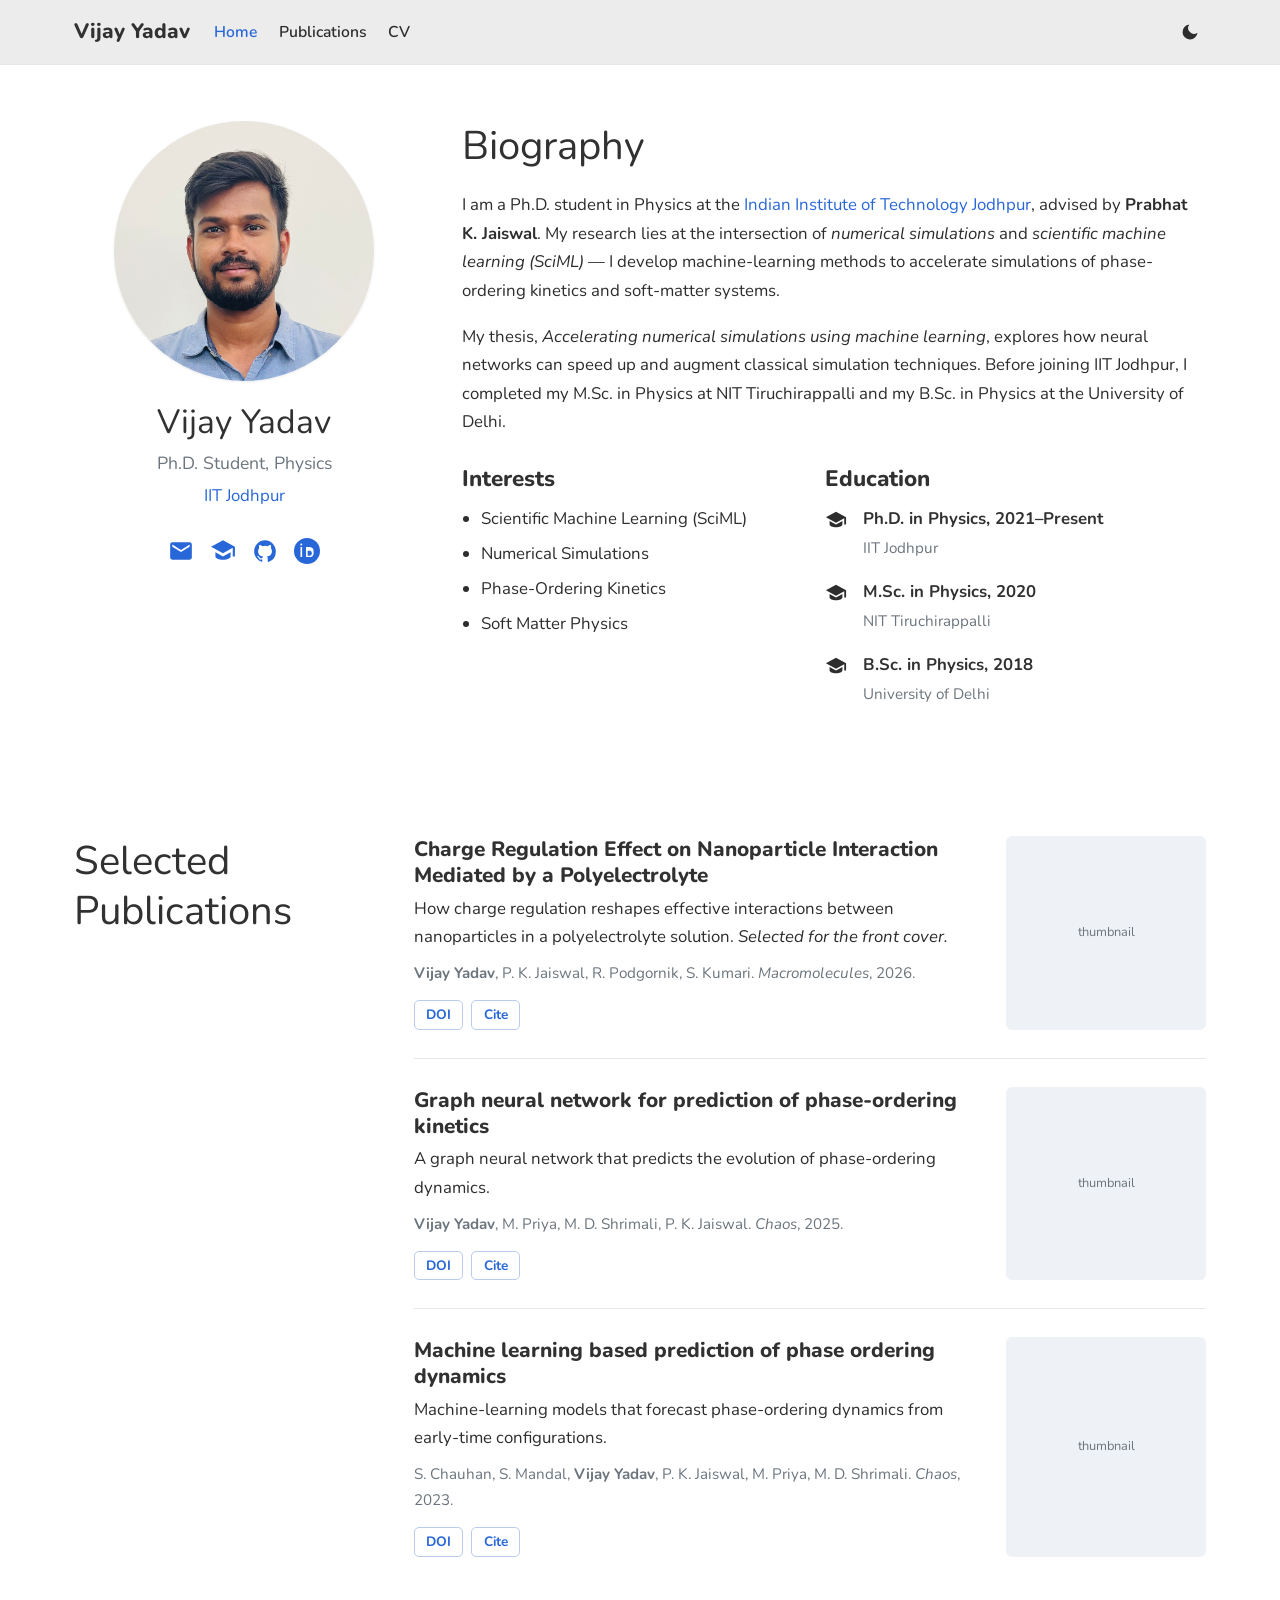
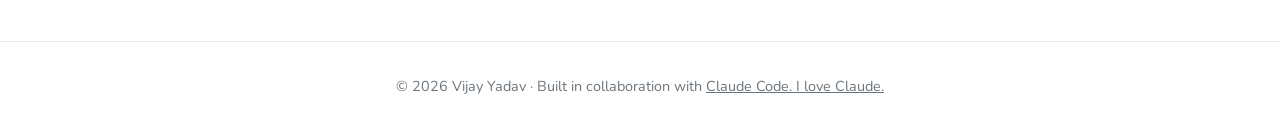
==== index.html @ 15d8c6c3 "Add role to homepage title tag" ====
<!DOCTYPE html>
<html lang="en" data-theme="light">
<head>
  <meta charset="UTF-8">
  <meta name="viewport" content="width=device-width, initial-scale=1.0">
  <title>Vijay Yadav · Ph.D. Student, Physics</title>
  <meta name="description" content="Research profile of Vijay Yadav, Ph.D. student at IIT Jodhpur.">

  <!-- Nunito font (the rounded look from the reference theme) -->
  <link rel="preconnect" href="https://fonts.googleapis.com">
  <link rel="preconnect" href="https://fonts.gstatic.com" crossorigin>
  <link href="https://fonts.googleapis.com/css2?family=Nunito:wght@300;400;600;700;800&display=swap" rel="stylesheet">

  <link rel="stylesheet" href="assets/css/styles.css">
</head>
<body>

  <!-- =====================================================================
       NAVIGATION
       ===================================================================== -->
  <header class="site-nav">
    <div class="nav-inner">
      <a class="nav-brand" href="index.html">Vijay Yadav</a>

      <nav class="nav-links" id="navLinks">
        <a href="index.html" class="active">Home</a>
        <a href="publications.html">Publications</a>
        <a href="cv.html">CV</a>
      </nav>

      <div class="nav-actions">
        <!-- Theme toggle: shows a moon in light mode, a sun in dark mode -->
        <button class="icon-btn theme-toggle" aria-label="Toggle dark mode" title="Toggle dark mode">
          <svg class="icon-moon" viewBox="0 0 24 24" fill="currentColor"><path d="M21 12.79A9 9 0 1 1 11.21 3 7 7 0 0 0 21 12.79z"/></svg>
          <svg class="icon-sun" viewBox="0 0 24 24" fill="none" stroke="currentColor" stroke-width="2" stroke-linecap="round"><circle cx="12" cy="12" r="4"/><path d="M12 2v2M12 20v2M4.9 4.9l1.4 1.4M17.7 17.7l1.4 1.4M2 12h2M20 12h2M4.9 19.1l1.4-1.4M17.7 6.3l1.4-1.4"/></svg>
        </button>
        <!-- Hamburger (shown on small screens only) -->
        <button class="icon-btn nav-toggle" aria-label="Open menu" title="Menu">
          <svg viewBox="0 0 24 24" fill="none" stroke="currentColor" stroke-width="2" stroke-linecap="round"><path d="M3 6h18M3 12h18M3 18h18"/></svg>
        </button>
      </div>
    </div>
  </header>

  <main class="container">

    <!-- =================================================================
         HERO / BIOGRAPHY
         ================================================================= -->
    <section class="section hero" id="about">
      <div class="hero-grid">

        <!-- Left: profile card -->
        <aside class="profile-card">
          <img class="avatar" src="assets/img/vijay.JPG" alt="Photo of Vijay Yadav">
          <h1 class="profile-name">Vijay Yadav</h1>
          <p class="profile-role">Ph.D. Student, Physics</p>
          <a class="profile-org" href="https://www.iitj.ac.in/" target="_blank" rel="noopener">IIT Jodhpur</a>

          <div class="social-icons">
            <!-- Email -->
            <a href="mailto:yadav.59@iitj.ac.in" aria-label="Email" title="Email">
              <svg width="26" height="26" viewBox="0 0 24 24" fill="currentColor"><path d="M20 4H4a2 2 0 0 0-2 2v12a2 2 0 0 0 2 2h16a2 2 0 0 0 2-2V6a2 2 0 0 0-2-2zm0 4-8 5-8-5V6l8 5 8-5z"/></svg>
            </a>
            <!-- Google Scholar -->
            <a href="https://scholar.google.com/citations?user=Ba7wpCMAAAAJ&hl=en" aria-label="Google Scholar" title="Google Scholar">
              <svg width="26" height="26" viewBox="0 0 24 24" fill="currentColor"><path d="M12 2 1 8l11 6 9-4.9V17h2V8L12 2zM5 13.2V17c0 1.7 3.1 3 7 3s7-1.3 7-3v-3.8l-7 3.8-7-3.8z"/></svg>
            </a>
            <!-- GitHub -->
            <a href="https://github.com/ivijayyadav" aria-label="GitHub" title="GitHub">
              <svg width="26" height="26" viewBox="0 0 24 24" fill="currentColor"><path d="M12 2C6.48 2 2 6.58 2 12.25c0 4.53 2.87 8.37 6.84 9.73.5.09.68-.22.68-.49v-1.7c-2.78.62-3.37-1.2-3.37-1.2-.45-1.18-1.11-1.5-1.11-1.5-.91-.63.07-.62.07-.62 1 .07 1.53 1.06 1.53 1.06.9 1.56 2.36 1.11 2.94.85.09-.66.35-1.11.63-1.37-2.22-.26-4.56-1.14-4.56-5.06 0-1.12.39-2.03 1.03-2.75-.1-.26-.45-1.3.1-2.71 0 0 .84-.28 2.75 1.05a9.3 9.3 0 0 1 5 0c1.91-1.33 2.75-1.05 2.75-1.05.55 1.41.2 2.45.1 2.71.64.72 1.03 1.63 1.03 2.75 0 3.93-2.34 4.79-4.57 5.05.36.32.68.94.68 1.9v2.82c0 .27.18.59.69.49A10.26 10.26 0 0 0 22 12.25C22 6.58 17.52 2 12 2z"/></svg>
            </a>
            <!-- ORCID -->
            <a href="https://orcid.org/0009-0006-4903-8044" aria-label="ORCID" title="ORCID">
              <svg width="26" height="26" viewBox="0 0 24 24" fill="currentColor"><path d="M12 0a12 12 0 1 0 0 24 12 12 0 0 0 0-24zM7.5 17.6H6V8.4h1.5v9.2zM6.7 6.9a.95.95 0 1 1 0-1.9.95.95 0 0 1 0 1.9zm11.4 7.1c0 2.6-1.7 3.6-4 3.6h-3V8.4h3c2.2 0 4 1 4 3.6zm-1.6 0c0-1.9-1.2-2.3-2.6-2.3h-1.3v4.6h1.3c1.3 0 2.6-.4 2.6-2.3z"/></svg>
            </a>
          </div>
        </aside>

        <!-- Right: biography text -->
        <div class="bio">
          <h2 class="section-title">Biography</h2>
          <p>
            I am a Ph.D. student in Physics at the
            <a href="https://www.iitj.ac.in/" target="_blank" rel="noopener">Indian Institute of Technology Jodhpur</a>,
            advised by <strong>Prabhat K. Jaiswal</strong>. My research lies at the intersection of
            <em>numerical simulations</em> and <em>scientific machine learning (SciML)</em> — I develop
            machine-learning methods to accelerate simulations of phase-ordering kinetics and soft-matter systems.
          </p>
          <p>
            My thesis, <em>Accelerating numerical simulations using machine learning</em>, explores how
            neural networks can speed up and augment classical simulation techniques. Before joining IIT Jodhpur,
            I completed my M.Sc. in Physics at NIT Tiruchirappalli and my B.Sc. in Physics at the University of Delhi.
          </p>

          <div class="info-grid">
            <div>
              <h3>Interests</h3>
              <ul>
                <li>Scientific Machine Learning (SciML)</li>
                <li>Numerical Simulations</li>
                <li>Phase-Ordering Kinetics</li>
                <li>Soft Matter Physics</li>
              </ul>
            </div>
            <div>
              <h3>Education</h3>
              <ul class="edu-list">
                <li>
                  <svg viewBox="0 0 24 24" fill="currentColor"><path d="M12 3 1 9l11 6 9-4.9V17h2V9L12 3zM5 13.2V17c0 1.7 3.1 3 7 3s7-1.3 7-3v-3.8l-7 3.8-7-3.8z"/></svg>
                  <span>
                    <span class="edu-degree">Ph.D. in Physics, 2021–Present</span><br>
                    <span class="edu-school">IIT Jodhpur</span>
                  </span>
                </li>
                <li>
                  <svg viewBox="0 0 24 24" fill="currentColor"><path d="M12 3 1 9l11 6 9-4.9V17h2V9L12 3zM5 13.2V17c0 1.7 3.1 3 7 3s7-1.3 7-3v-3.8l-7 3.8-7-3.8z"/></svg>
                  <span>
                    <span class="edu-degree">M.Sc. in Physics, 2020</span><br>
                    <span class="edu-school">NIT Tiruchirappalli</span>
                  </span>
                </li>
                <li>
                  <svg viewBox="0 0 24 24" fill="currentColor"><path d="M12 3 1 9l11 6 9-4.9V17h2V9L12 3zM5 13.2V17c0 1.7 3.1 3 7 3s7-1.3 7-3v-3.8l-7 3.8-7-3.8z"/></svg>
                  <span>
                    <span class="edu-degree">B.Sc. in Physics, 2018</span><br>
                    <span class="edu-school">University of Delhi</span>
                  </span>
                </li>
              </ul>
            </div>
          </div>
        </div>
      </div>
    </section>

    <!-- =================================================================
         SELECTED PUBLICATIONS
         ================================================================= -->
    <section class="section split-section" id="publications">
      <div class="split-grid">
        <h2 class="section-title">Selected Publications</h2>
        <div class="pub-list">

          <article class="pub-item">
            <div class="pub-body">
              <h3 class="pub-title"><a href="#">Charge Regulation Effect on Nanoparticle Interaction Mediated by a Polyelectrolyte</a></h3>
              <p class="pub-summary">How charge regulation reshapes effective interactions between nanoparticles in a polyelectrolyte solution. <em>Selected for the front cover.</em></p>
              <p class="pub-authors"><strong>Vijay Yadav</strong>, P. K. Jaiswal, R. Podgornik, S. Kumari. <em>Macromolecules</em>, 2026.</p>
              <div class="pub-links">
                <a class="btn-pill" href="#">DOI</a>
                <a class="btn-pill" href="#">Cite</a>
              </div>
            </div>
            <div class="pub-thumb">thumbnail</div>
          </article>

          <article class="pub-item">
            <div class="pub-body">
              <h3 class="pub-title"><a href="#">Graph neural network for prediction of phase-ordering kinetics</a></h3>
              <p class="pub-summary">A graph neural network that predicts the evolution of phase-ordering dynamics.</p>
              <p class="pub-authors"><strong>Vijay Yadav</strong>, M. Priya, M. D. Shrimali, P. K. Jaiswal. <em>Chaos</em>, 2025.</p>
              <div class="pub-links">
                <a class="btn-pill" href="#">DOI</a>
                <a class="btn-pill" href="#">Cite</a>
              </div>
            </div>
            <div class="pub-thumb">thumbnail</div>
          </article>

          <article class="pub-item">
            <div class="pub-body">
              <h3 class="pub-title"><a href="#">Machine learning based prediction of phase ordering dynamics</a></h3>
              <p class="pub-summary">Machine-learning models that forecast phase-ordering dynamics from early-time configurations.</p>
              <p class="pub-authors">S. Chauhan, S. Mandal, <strong>Vijay Yadav</strong>, P. K. Jaiswal, M. Priya, M. D. Shrimali. <em>Chaos</em>, 2023.</p>
              <div class="pub-links">
                <a class="btn-pill" href="#">DOI</a>
                <a class="btn-pill" href="#">Cite</a>
              </div>
            </div>
            <div class="pub-thumb">thumbnail</div>
          </article>

        </div>
      </div>
    </section>

  </main>

  <!-- =====================================================================
       FOOTER
       ===================================================================== -->
  <footer class="site-footer">
    <div class="container">
      © <span id="year">2026</span> Vijay Yadav ·
      Built in collaboration with <a href="https://claude.com/claude-code" target="_blank" rel="noopener">Claude Code. I love Claude.</a>
    </div>
  </footer>

  <script src="assets/js/main.js"></script>
</body>
</html>
---- assets/css/styles.css ----
/* =========================================================================
   styles.css — shared theme for the whole site
   Layout & look inspired by the Hugo "Academic/Wowchemy" profile theme.
   Everything is driven by the CSS variables in :root (light) and
   [data-theme="dark"] (dark). Change a value there and it cascades everywhere.
   ========================================================================= */

/* ---- Design tokens: LIGHT theme (default) ---- */
:root {
  --bg:            #ffffff;
  --nav-bg:        #ececec;
  --card-bg:       #ffffff;
  --text:          #2d2d2d;
  --text-muted:    #6c757d;
  --heading:       #313131;
  --link:          #2867d8;
  --link-hover:    #14448f;
  --border:        #e5e7eb;
  --pill-text:     #2867d8;
  --pill-border:   #b9cbee;
  --pill-hover-bg: #2867d8;
  --shadow:        0 1px 3px rgba(0, 0, 0, 0.08);
  --thumb-bg:      #eef1f5;

  --content-width: 1180px;
  --font-body: "Nunito", -apple-system, BlinkMacSystemFont, "Segoe UI", Roboto, sans-serif;
}

/* ---- Design tokens: DARK theme ---- */
[data-theme="dark"] {
  --bg:            #25282e;
  --nav-bg:        #2b2f36;
  --card-bg:       #2b2f36;
  --text:          #dfe2e6;
  --text-muted:    #9aa0a8;
  --heading:       #f1f3f5;
  --link:          #5b9bff;
  --link-hover:    #93bcff;
  --border:        #3a3f47;
  --pill-text:     #5b9bff;
  --pill-border:   #3f5573;
  --pill-hover-bg: #3b6bc4;
  --shadow:        0 1px 3px rgba(0, 0, 0, 0.4);
  --thumb-bg:      #333842;
}

/* ---- Reset & base ---- */
*, *::before, *::after { box-sizing: border-box; }
html { scroll-behavior: smooth; }
body {
  margin: 0;
  font-family: var(--font-body);
  font-size: 1.05rem;
  line-height: 1.7;
  color: var(--text);
  background: var(--bg);
  -webkit-font-smoothing: antialiased;
  transition: background-color 0.2s ease, color 0.2s ease;
}
a { color: var(--link); text-decoration: none; }
a:hover { color: var(--link-hover); text-decoration: underline; }
img { max-width: 100%; display: block; }
h1, h2, h3 { color: var(--heading); line-height: 1.25; }

.container {
  width: 100%;
  max-width: var(--content-width);
  margin: 0 auto;
  padding: 0 1.5rem;
}

/* =========================================================================
   Navigation bar
   ========================================================================= */
.site-nav {
  position: sticky;
  top: 0;
  z-index: 100;
  background: var(--nav-bg);
  border-bottom: 1px solid var(--border);
  transition: background-color 0.2s ease;
}
.nav-inner {
  max-width: var(--content-width);
  margin: 0 auto;
  padding: 0 1.5rem;
  height: 64px;
  display: flex;
  align-items: center;
  gap: 1.5rem;
}
.nav-brand {
  font-weight: 800;
  font-size: 1.3rem;
  color: var(--heading);
  white-space: nowrap;
}
.nav-brand:hover { text-decoration: none; }
.nav-links {
  display: flex;
  align-items: center;
  gap: 1.35rem;
  margin-right: auto;      /* pushes the actions to the far right */
}
.nav-links a {
  color: var(--text);
  font-weight: 600;
  font-size: 0.98rem;
}
.nav-links a:hover { color: var(--link); text-decoration: none; }
.nav-links a.active { color: var(--link); }

.nav-actions { display: flex; align-items: center; gap: 0.75rem; }
.icon-btn {
  background: none;
  border: none;
  color: var(--text);
  cursor: pointer;
  padding: 0.35rem;
  border-radius: 6px;
  display: inline-flex;
  align-items: center;
  justify-content: center;
}
.icon-btn:hover { color: var(--link); background: rgba(127, 127, 127, 0.12); }
.icon-btn svg { width: 20px; height: 20px; }
/* Show the correct toggle glyph for the active theme */
.theme-toggle .icon-moon { display: inline; }
.theme-toggle .icon-sun  { display: none; }
[data-theme="dark"] .theme-toggle .icon-moon { display: none; }
[data-theme="dark"] .theme-toggle .icon-sun  { display: inline; }

/* Hamburger (mobile only) */
.nav-toggle { display: none; }

/* =========================================================================
   Hero / Biography
   ========================================================================= */
.section { padding: 3.5rem 0; }

.hero-grid {
  display: grid;
  grid-template-columns: 340px 1fr;
  gap: 3rem;
  align-items: start;
}

.profile-card { text-align: center; }
.avatar {
  width: 260px;
  height: 260px;
  border-radius: 50%;
  object-fit: cover;
  margin: 0 auto 1.25rem;
  box-shadow: var(--shadow);
}
.profile-name {
  font-size: 2.1rem;
  font-weight: 400;
  margin: 0.25rem 0 0.35rem;
}
.profile-role { color: var(--text-muted); font-size: 1.1rem; margin: 0 0 0.2rem; }
.profile-org  { display: inline-block; font-size: 1.05rem; margin-bottom: 1rem; }

.social-icons {
  display: flex;
  justify-content: center;
  flex-wrap: wrap;
  gap: 1rem;
  margin-top: 0.75rem;
}
.social-icons a { color: var(--link); display: inline-flex; }
.social-icons a:hover { color: var(--link-hover); }
.social-icons svg { width: 26px; height: 26px; }

.section-title {
  font-size: 2.5rem;
  font-weight: 400;
  margin: 0 0 1.25rem;
}
.bio p { margin: 0 0 1.1rem; }

/* Interests + Education */
.info-grid {
  display: grid;
  grid-template-columns: 1fr 1.15fr;
  gap: 2rem;
  margin-top: 1.75rem;
}
.info-grid h3 { font-size: 1.4rem; font-weight: 800; margin: 0 0 0.75rem; }
.info-grid ul { margin: 0; padding-left: 1.2rem; }
.info-grid li { margin-bottom: 0.4rem; }

.edu-list { list-style: none; padding-left: 0 !important; }
.edu-list li {
  display: grid;
  grid-template-columns: 28px 1fr;
  gap: 0.6rem;
  margin-bottom: 1rem;
}
.edu-list svg { width: 22px; height: 22px; color: var(--text); margin-top: 4px; }
.edu-degree { font-weight: 700; color: var(--heading); }
.edu-school { color: var(--text-muted); font-size: 0.95rem; }

/* =========================================================================
   Split sections (Publications): heading left, content right
   ========================================================================= */
.split-grid {
  display: grid;
  grid-template-columns: 300px 1fr;
  gap: 2.5rem;
  align-items: start;
}
.split-section + .split-section { border-top: 1px solid var(--border); }

/* Publications */
.pub-item {
  display: grid;
  grid-template-columns: 1fr 200px;
  gap: 1.5rem;
  padding-bottom: 1.75rem;
  margin-bottom: 1.75rem;
  border-bottom: 1px solid var(--border);
}
.pub-item:last-child { border-bottom: none; margin-bottom: 0; }
.pub-title { font-size: 1.3rem; font-weight: 800; margin: 0 0 0.4rem; }
.pub-title a { color: var(--heading); }
.pub-title a:hover { color: var(--link); }
.pub-summary { margin: 0 0 0.6rem; }
.pub-authors { color: var(--text-muted); font-size: 0.95rem; margin: 0 0 0.8rem; }
.pub-links { display: flex; flex-wrap: wrap; gap: 0.5rem; }
.btn-pill {
  font-size: 0.85rem;
  font-weight: 700;
  color: var(--pill-text);
  border: 1px solid var(--pill-border);
  border-radius: 5px;
  padding: 0.15rem 0.7rem;
  transition: all 0.15s ease;
}
.btn-pill:hover {
  color: #fff;
  background: var(--pill-hover-bg);
  border-color: var(--pill-hover-bg);
  text-decoration: none;
}
.pub-thumb {
  background: var(--thumb-bg);
  border-radius: 6px;
  min-height: 120px;
  display: flex;
  align-items: center;
  justify-content: center;
  color: var(--text-muted);
  font-size: 0.8rem;
}

/* =========================================================================
   Footer
   ========================================================================= */
.site-footer {
  border-top: 1px solid var(--border);
  padding: 2rem 0;
  text-align: center;
  color: var(--text-muted);
  font-size: 0.9rem;
}
.site-footer a { color: var(--text-muted); text-decoration: underline; }

/* =========================================================================
   CV page
   ========================================================================= */
.page-header {
  display: flex;
  align-items: center;
  justify-content: space-between;
  flex-wrap: wrap;
  gap: 1rem;
  margin-bottom: 0.5rem;
}
.page-header .section-title { margin-bottom: 0; }
.btn-download {
  display: inline-flex;
  align-items: center;
  gap: 0.5rem;
  background: var(--link);
  color: #fff;
  font-weight: 700;
  padding: 0.5rem 1.1rem;
  border-radius: 6px;
}
.btn-download:hover { background: var(--link-hover); color: #fff; text-decoration: none; }
.btn-download svg { width: 18px; height: 18px; }
.page-tagline { color: var(--text-muted); margin: 0 0 2rem; }

.cv-section { margin-bottom: 2.75rem; }
.cv-entry { margin-bottom: 1.5rem; }
.cv-entry-head {
  display: flex;
  justify-content: space-between;
  flex-wrap: wrap;
  gap: 0.15rem 1rem;
  align-items: baseline;
}
.cv-role { font-weight: 700; color: var(--heading); font-size: 1.1rem; }
.cv-org { color: var(--link); font-weight: 600; }
.cv-meta { color: var(--text-muted); font-size: 0.9rem; }
.cv-entry ul { margin: 0.4rem 0 0; padding-left: 1.2rem; }
.cv-entry li { margin-bottom: 0.25rem; }

.cv-list { padding-left: 1.2rem; margin: 0; }
.cv-list li { margin-bottom: 0.7rem; }
.cv-list .cv-org { font-style: italic; }

.skill-block { margin-bottom: 1.1rem; }
.skill-block h4 { margin: 0 0 0.45rem; color: var(--heading); font-size: 1rem; }
.tag-row { display: flex; flex-wrap: wrap; gap: 0.5rem; }
.tag {
  font-size: 0.85rem;
  border: 1px solid var(--border);
  border-radius: 5px;
  padding: 0.15rem 0.7rem;
  color: var(--text);
  background: var(--card-bg);
}

/* =========================================================================
   Responsive
   ========================================================================= */
@media (max-width: 860px) {
  .hero-grid,
  .split-grid,
  .info-grid,
  .pub-item { grid-template-columns: 1fr; }

  .pub-thumb { order: -1; min-height: 160px; }

  /* Collapsible mobile nav */
  .nav-toggle {
    display: inline-flex;
    margin-left: auto;
  }
  .nav-links {
    display: none;
    position: absolute;
    top: 64px;
    left: 0;
    right: 0;
    flex-direction: column;
    align-items: flex-start;
    gap: 0;
    background: var(--nav-bg);
    border-bottom: 1px solid var(--border);
    padding: 0.5rem 1.5rem 1rem;
  }
  .nav-links.open { display: flex; }
  .nav-links a { padding: 0.6rem 0; width: 100%; }
  .nav-actions { margin-left: 0.5rem; }
}
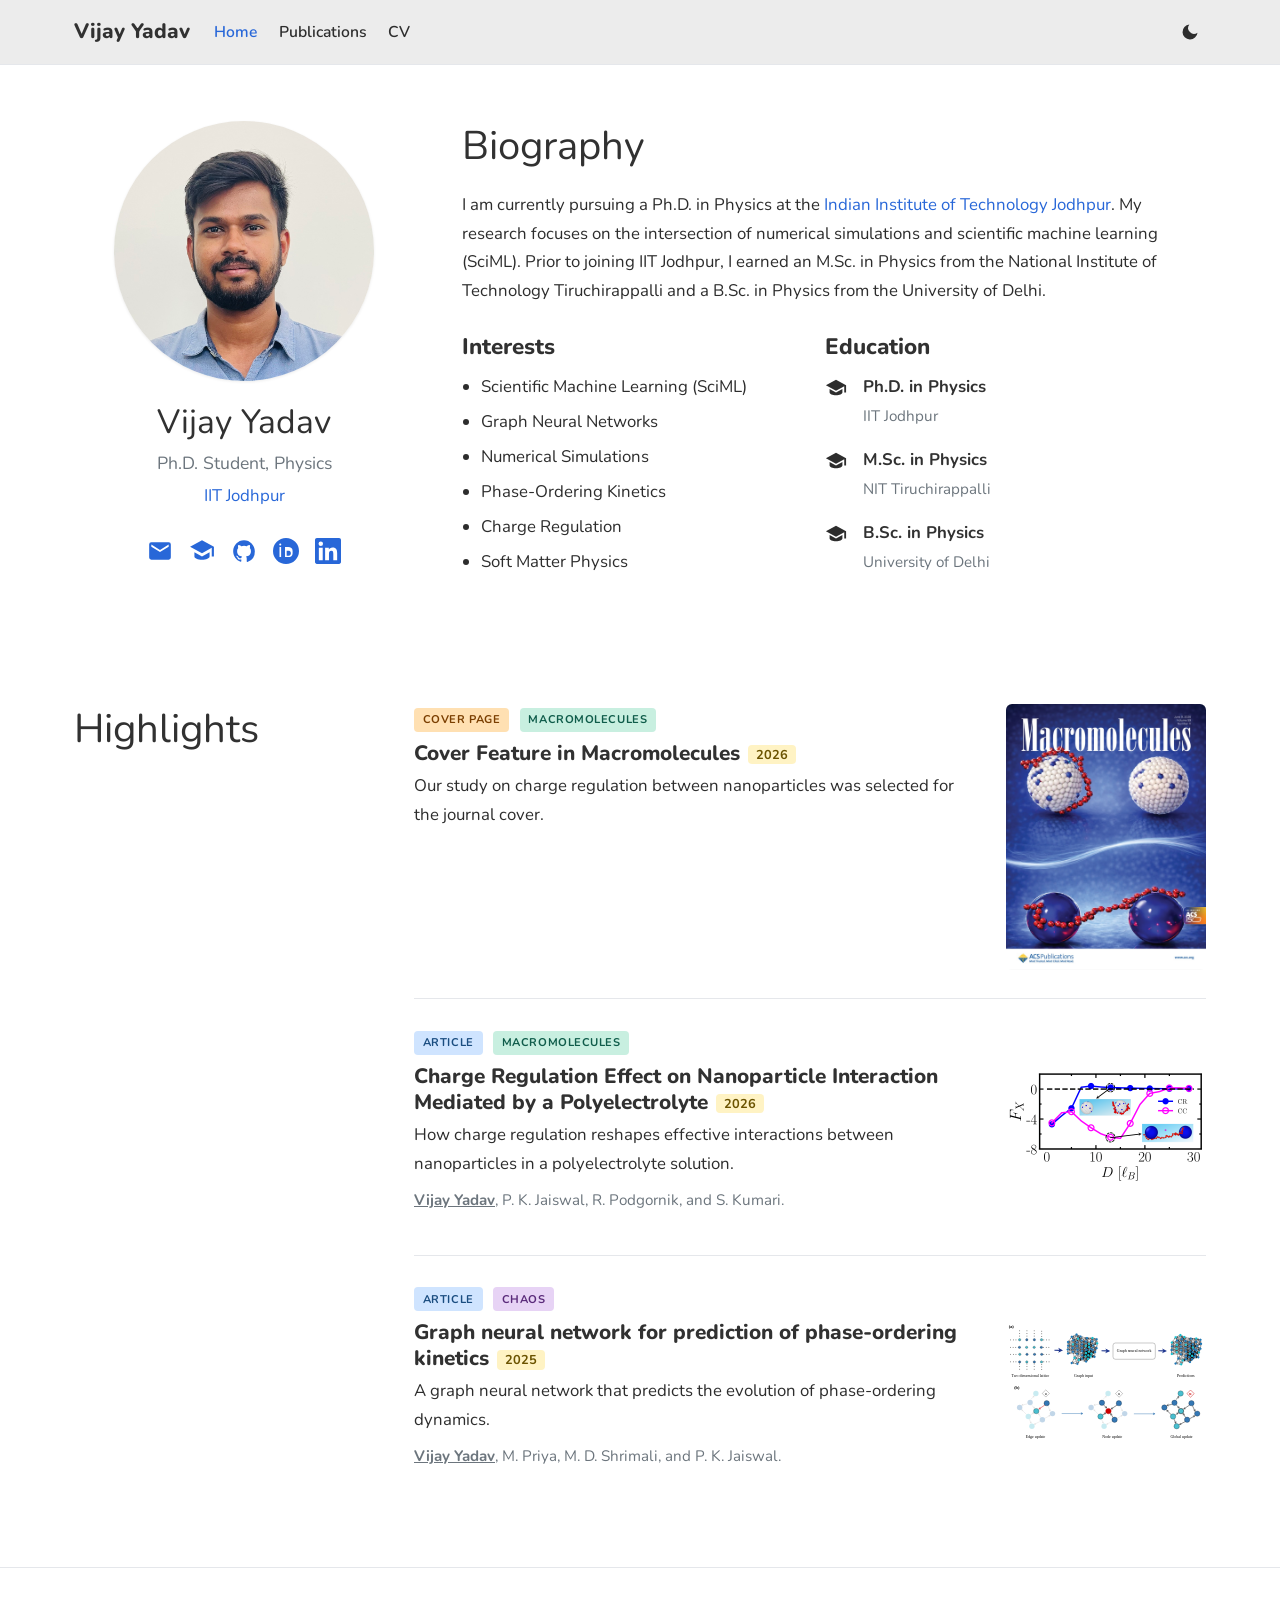
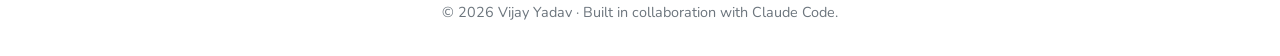
==== commit 50531cd3: "modified design of the website" ====
--- a/index.html
+++ b/index.html
@@ -3,8 +3,9 @@
 <head>
   <meta charset="UTF-8">
   <meta name="viewport" content="width=device-width, initial-scale=1.0">
-  <title>Vijay Yadav · Ph.D. Student, Physics</title>
+  <title>Home · Vijay Yadav</title>
   <meta name="description" content="Research profile of Vijay Yadav, Ph.D. student at IIT Jodhpur.">
+  <link rel="icon" type="image/png" href="assets/img/favicon.png">
 
   <!-- Nunito font (the rounded look from the reference theme) -->
   <link rel="preconnect" href="https://fonts.googleapis.com">
@@ -63,16 +64,20 @@
               <svg width="26" height="26" viewBox="0 0 24 24" fill="currentColor"><path d="M20 4H4a2 2 0 0 0-2 2v12a2 2 0 0 0 2 2h16a2 2 0 0 0 2-2V6a2 2 0 0 0-2-2zm0 4-8 5-8-5V6l8 5 8-5z"/></svg>
             </a>
             <!-- Google Scholar -->
-            <a href="https://scholar.google.com/citations?user=Ba7wpCMAAAAJ&hl=en" aria-label="Google Scholar" title="Google Scholar">
+            <a href="https://scholar.google.com/citations?user=Ba7wpCMAAAAJ&hl=en" target="_blank" rel="noopener" aria-label="Google Scholar" title="Google Scholar">
               <svg width="26" height="26" viewBox="0 0 24 24" fill="currentColor"><path d="M12 2 1 8l11 6 9-4.9V17h2V8L12 2zM5 13.2V17c0 1.7 3.1 3 7 3s7-1.3 7-3v-3.8l-7 3.8-7-3.8z"/></svg>
             </a>
             <!-- GitHub -->
-            <a href="https://github.com/ivijayyadav" aria-label="GitHub" title="GitHub">
+            <a href="https://github.com/ivijayyadav" target="_blank" rel="noopener" aria-label="GitHub" title="GitHub">
               <svg width="26" height="26" viewBox="0 0 24 24" fill="currentColor"><path d="M12 2C6.48 2 2 6.58 2 12.25c0 4.53 2.87 8.37 6.84 9.73.5.09.68-.22.68-.49v-1.7c-2.78.62-3.37-1.2-3.37-1.2-.45-1.18-1.11-1.5-1.11-1.5-.91-.63.07-.62.07-.62 1 .07 1.53 1.06 1.53 1.06.9 1.56 2.36 1.11 2.94.85.09-.66.35-1.11.63-1.37-2.22-.26-4.56-1.14-4.56-5.06 0-1.12.39-2.03 1.03-2.75-.1-.26-.45-1.3.1-2.71 0 0 .84-.28 2.75 1.05a9.3 9.3 0 0 1 5 0c1.91-1.33 2.75-1.05 2.75-1.05.55 1.41.2 2.45.1 2.71.64.72 1.03 1.63 1.03 2.75 0 3.93-2.34 4.79-4.57 5.05.36.32.68.94.68 1.9v2.82c0 .27.18.59.69.49A10.26 10.26 0 0 0 22 12.25C22 6.58 17.52 2 12 2z"/></svg>
             </a>
             <!-- ORCID -->
-            <a href="https://orcid.org/0009-0006-4903-8044" aria-label="ORCID" title="ORCID">
+            <a href="https://orcid.org/0009-0006-4903-8044" target="_blank" rel="noopener" aria-label="ORCID" title="ORCID">
               <svg width="26" height="26" viewBox="0 0 24 24" fill="currentColor"><path d="M12 0a12 12 0 1 0 0 24 12 12 0 0 0 0-24zM7.5 17.6H6V8.4h1.5v9.2zM6.7 6.9a.95.95 0 1 1 0-1.9.95.95 0 0 1 0 1.9zm11.4 7.1c0 2.6-1.7 3.6-4 3.6h-3V8.4h3c2.2 0 4 1 4 3.6zm-1.6 0c0-1.9-1.2-2.3-2.6-2.3h-1.3v4.6h1.3c1.3 0 2.6-.4 2.6-2.3z"/></svg>
+            </a>
+            <!-- LinkedIn -->
+            <a href="https://www.linkedin.com/in/vijpiml/" target="_blank" rel="noopener" aria-label="LinkedIn" title="LinkedIn">
+              <svg width="26" height="26" viewBox="0 0 24 24" fill="currentColor"><path d="M20.45 20.45h-3.56v-5.57c0-1.33-.02-3.04-1.85-3.04-1.85 0-2.14 1.45-2.14 2.94v5.67H9.34V9h3.42v1.56h.05c.48-.9 1.64-1.85 3.37-1.85 3.6 0 4.27 2.37 4.27 5.46v6.28zM5.34 7.43a2.07 2.07 0 1 1 0-4.14 2.07 2.07 0 0 1 0 4.14zM7.12 20.45H3.56V9h3.56v11.45zM22.22 0H1.77C.8 0 0 .78 0 1.75v20.5C0 23.22.8 24 1.77 24h20.45c.98 0 1.78-.78 1.78-1.75V1.75C24 .78 23.2 0 22.22 0z"/></svg>
             </a>
           </div>
         </aside>
@@ -81,16 +86,11 @@
         <div class="bio">
           <h2 class="section-title">Biography</h2>
           <p>
-            I am a Ph.D. student in Physics at the
-            <a href="https://www.iitj.ac.in/" target="_blank" rel="noopener">Indian Institute of Technology Jodhpur</a>,
-            advised by <strong>Prabhat K. Jaiswal</strong>. My research lies at the intersection of
-            <em>numerical simulations</em> and <em>scientific machine learning (SciML)</em> — I develop
-            machine-learning methods to accelerate simulations of phase-ordering kinetics and soft-matter systems.
-          </p>
-          <p>
-            My thesis, <em>Accelerating numerical simulations using machine learning</em>, explores how
-            neural networks can speed up and augment classical simulation techniques. Before joining IIT Jodhpur,
-            I completed my M.Sc. in Physics at NIT Tiruchirappalli and my B.Sc. in Physics at the University of Delhi.
+            I am currently pursuing a Ph.D. in Physics at the
+            <a href="https://www.iitj.ac.in/" target="_blank" rel="noopener">Indian Institute of Technology Jodhpur</a>.
+            My research focuses on the intersection of numerical simulations and scientific machine learning (SciML).
+            Prior to joining IIT Jodhpur, I earned an M.Sc. in Physics from the National Institute of Technology
+            Tiruchirappalli and a B.Sc. in Physics from the University of Delhi.
           </p>
 
           <div class="info-grid">
@@ -98,8 +98,10 @@
               <h3>Interests</h3>
               <ul>
                 <li>Scientific Machine Learning (SciML)</li>
+                <li>Graph Neural Networks</li>
                 <li>Numerical Simulations</li>
                 <li>Phase-Ordering Kinetics</li>
+                <li>Charge Regulation</li>
                 <li>Soft Matter Physics</li>
               </ul>
             </div>
@@ -109,21 +111,21 @@
                 <li>
                   <svg viewBox="0 0 24 24" fill="currentColor"><path d="M12 3 1 9l11 6 9-4.9V17h2V9L12 3zM5 13.2V17c0 1.7 3.1 3 7 3s7-1.3 7-3v-3.8l-7 3.8-7-3.8z"/></svg>
                   <span>
-                    <span class="edu-degree">Ph.D. in Physics, 2021–Present</span><br>
+                    <span class="edu-degree">Ph.D. in Physics</span><br>
                     <span class="edu-school">IIT Jodhpur</span>
                   </span>
                 </li>
                 <li>
                   <svg viewBox="0 0 24 24" fill="currentColor"><path d="M12 3 1 9l11 6 9-4.9V17h2V9L12 3zM5 13.2V17c0 1.7 3.1 3 7 3s7-1.3 7-3v-3.8l-7 3.8-7-3.8z"/></svg>
                   <span>
-                    <span class="edu-degree">M.Sc. in Physics, 2020</span><br>
+                    <span class="edu-degree">M.Sc. in Physics</span><br>
                     <span class="edu-school">NIT Tiruchirappalli</span>
                   </span>
                 </li>
                 <li>
                   <svg viewBox="0 0 24 24" fill="currentColor"><path d="M12 3 1 9l11 6 9-4.9V17h2V9L12 3zM5 13.2V17c0 1.7 3.1 3 7 3s7-1.3 7-3v-3.8l-7 3.8-7-3.8z"/></svg>
                   <span>
-                    <span class="edu-degree">B.Sc. in Physics, 2018</span><br>
+                    <span class="edu-degree">B.Sc. in Physics</span><br>
                     <span class="edu-school">University of Delhi</span>
                   </span>
                 </li>
@@ -135,50 +137,49 @@
     </section>
 
     <!-- =================================================================
-         SELECTED PUBLICATIONS
+         HIGHLIGHTS
          ================================================================= -->
-    <section class="section split-section" id="publications">
+    <section class="section split-section" id="highlights">
       <div class="split-grid">
-        <h2 class="section-title">Selected Publications</h2>
+        <h2 class="section-title">Highlights</h2>
         <div class="pub-list">
 
           <article class="pub-item">
             <div class="pub-body">
-              <h3 class="pub-title"><a href="#">Charge Regulation Effect on Nanoparticle Interaction Mediated by a Polyelectrolyte</a></h3>
-              <p class="pub-summary">How charge regulation reshapes effective interactions between nanoparticles in a polyelectrolyte solution. <em>Selected for the front cover.</em></p>
-              <p class="pub-authors"><strong>Vijay Yadav</strong>, P. K. Jaiswal, R. Podgornik, S. Kumari. <em>Macromolecules</em>, 2026.</p>
-              <div class="pub-links">
-                <a class="btn-pill" href="#">DOI</a>
-                <a class="btn-pill" href="#">Cite</a>
-              </div>
-            </div>
-            <div class="pub-thumb">thumbnail</div>
+              <span class="pub-tag pub-tag--cover">Cover Page</span>
+              <span class="pub-tag pub-tag--macromolecules">Macromolecules</span>
+              <h3 class="pub-title"><a href="https://pubs.acs.org/mamobx/issue/59/11" target="_blank" rel="noopener">Cover Feature in Macromolecules</a><span class="pub-year">2026</span></h3>
+              <p class="pub-summary">Our study on charge regulation between nanoparticles was selected for the journal cover.</p>
+            </div>
+            <div class="pub-thumb">
+              <img src="assets/img/macromolecules_cover.jpeg" alt="Macromolecules cover featuring our article">
+            </div>
           </article>
 
           <article class="pub-item">
             <div class="pub-body">
-              <h3 class="pub-title"><a href="#">Graph neural network for prediction of phase-ordering kinetics</a></h3>
-              <p class="pub-summary">A graph neural network that predicts the evolution of phase-ordering dynamics.</p>
-              <p class="pub-authors"><strong>Vijay Yadav</strong>, M. Priya, M. D. Shrimali, P. K. Jaiswal. <em>Chaos</em>, 2025.</p>
-              <div class="pub-links">
-                <a class="btn-pill" href="#">DOI</a>
-                <a class="btn-pill" href="#">Cite</a>
-              </div>
-            </div>
-            <div class="pub-thumb">thumbnail</div>
+              <span class="pub-tag pub-tag--article">Article</span>
+              <span class="pub-tag pub-tag--macromolecules">Macromolecules</span>
+              <h3 class="pub-title"><a href="https://doi.org/10.1021/acs.macromol.5c03412" target="_blank" rel="noopener">Charge Regulation Effect on Nanoparticle Interaction Mediated by a Polyelectrolyte</a><span class="pub-year">2026</span></h3>
+              <p class="pub-summary">How charge regulation reshapes effective interactions between nanoparticles in a polyelectrolyte solution.</p>
+              <p class="pub-authors"><strong class="me">Vijay Yadav</strong>, P. K. Jaiswal, R. Podgornik, and S. Kumari.</p>
+            </div>
+            <div class="pub-thumb">
+              <img src="assets/img/charge_regulation_thumb.png" alt="Charge regulation between nanoparticles">
+            </div>
           </article>
 
           <article class="pub-item">
             <div class="pub-body">
-              <h3 class="pub-title"><a href="#">Machine learning based prediction of phase ordering dynamics</a></h3>
-              <p class="pub-summary">Machine-learning models that forecast phase-ordering dynamics from early-time configurations.</p>
-              <p class="pub-authors">S. Chauhan, S. Mandal, <strong>Vijay Yadav</strong>, P. K. Jaiswal, M. Priya, M. D. Shrimali. <em>Chaos</em>, 2023.</p>
-              <div class="pub-links">
-                <a class="btn-pill" href="#">DOI</a>
-                <a class="btn-pill" href="#">Cite</a>
-              </div>
-            </div>
-            <div class="pub-thumb">thumbnail</div>
+              <span class="pub-tag pub-tag--article">Article</span>
+              <span class="pub-tag pub-tag--chaos">Chaos</span>
+              <h3 class="pub-title"><a href="https://doi.org/10.1063/5.0273728" target="_blank" rel="noopener">Graph neural network for prediction of phase-ordering kinetics</a><span class="pub-year">2025</span></h3>
+              <p class="pub-summary">A graph neural network that predicts the evolution of phase-ordering dynamics.</p>
+              <p class="pub-authors"><strong class="me">Vijay Yadav</strong>, M. Priya, M. D. Shrimali, and P. K. Jaiswal.</p>
+            </div>
+            <div class="pub-thumb">
+              <img src="assets/img/gnn_thumb.svg" alt="Graph neural network for phase-ordering kinetics">
+            </div>
           </article>
 
         </div>
@@ -193,7 +194,7 @@
   <footer class="site-footer">
     <div class="container">
       © <span id="year">2026</span> Vijay Yadav ·
-      Built in collaboration with <a href="https://claude.com/claude-code" target="_blank" rel="noopener">Claude Code. I love Claude.</a>
+      Built in collaboration with <a href="https://claude.com/claude-code" target="_blank" rel="noopener">Claude Code.</a>
     </div>
   </footer>
 
--- a/assets/css/styles.css
+++ b/assets/css/styles.css
@@ -223,11 +223,37 @@
   border-bottom: 1px solid var(--border);
 }
 .pub-item:last-child { border-bottom: none; margin-bottom: 0; }
+.pub-tag {
+  display: inline-block;
+  font-size: 0.7rem;
+  font-weight: 700;
+  text-transform: uppercase;
+  letter-spacing: 0.05em;
+  border-radius: 4px;
+  padding: 0.15rem 0.55rem;
+  margin: 0 0.4rem 0.5rem 0;
+}
+.pub-tag--cover { color: #7a3e00; background: #ffe0b2; }
+.pub-tag--article { color: #1a4d80; background: #cfe4ff; }
+.pub-tag--macromolecules { color: #0f5c4a; background: #c8efe0; }
+.pub-tag--chaos { color: #5a2a7a; background: #e7d3f5; }
 .pub-title { font-size: 1.3rem; font-weight: 800; margin: 0 0 0.4rem; }
 .pub-title a { color: var(--heading); }
 .pub-title a:hover { color: var(--link); }
+.pub-year {
+  display: inline-block;
+  font-size: 0.8rem;
+  font-weight: 700;
+  color: #6b5300;
+  background: #fff3c4;
+  border-radius: 4px;
+  padding: 0.1rem 0.5rem;
+  margin-left: 0.5rem;
+  vertical-align: middle;
+}
 .pub-summary { margin: 0 0 0.6rem; }
 .pub-authors { color: var(--text-muted); font-size: 0.95rem; margin: 0 0 0.8rem; }
+.pub-authors .me { text-decoration: underline; }
 .pub-links { display: flex; flex-wrap: wrap; gap: 0.5rem; }
 .btn-pill {
   font-size: 0.85rem;
@@ -254,6 +280,8 @@
   color: var(--text-muted);
   font-size: 0.8rem;
 }
+.pub-thumb:has(img) { background: none; min-height: 0; align-self: center; }
+.pub-thumb img { width: 100%; height: auto; object-fit: contain; border-radius: 6px; display: block; }
 
 /* =========================================================================
    Footer
@@ -265,7 +293,7 @@
   color: var(--text-muted);
   font-size: 0.9rem;
 }
-.site-footer a { color: var(--text-muted); text-decoration: underline; }
+.site-footer a { color: var(--text-muted); text-decoration: none; }
 
 /* =========================================================================
    CV page
@@ -293,6 +321,14 @@
 .btn-download svg { width: 18px; height: 18px; }
 .page-tagline { color: var(--text-muted); margin: 0 0 2rem; }
 
+.cv-embed {
+  display: block;
+  width: 100%;
+  height: calc(100vh - 65px);
+  border: 0;
+}
+.cv-embed-fallback { padding: 2rem 1.5rem; }
+
 .cv-section { margin-bottom: 2.75rem; }
 .cv-entry { margin-bottom: 1.5rem; }
 .cv-entry-head {
@@ -311,6 +347,17 @@
 .cv-list { padding-left: 1.2rem; margin: 0; }
 .cv-list li { margin-bottom: 0.7rem; }
 .cv-list .cv-org { font-style: italic; }
+
+.year-tag {
+  display: inline-block;
+  font-size: 1.1rem;
+  font-weight: 800;
+  color: var(--pill-text);
+  background: var(--thumb-bg);
+  border-radius: 6px;
+  padding: 0.2rem 0.85rem;
+  margin: 0 0 1rem;
+}
 
 .skill-block { margin-bottom: 1.1rem; }
 .skill-block h4 { margin: 0 0 0.45rem; color: var(--heading); font-size: 1rem; }
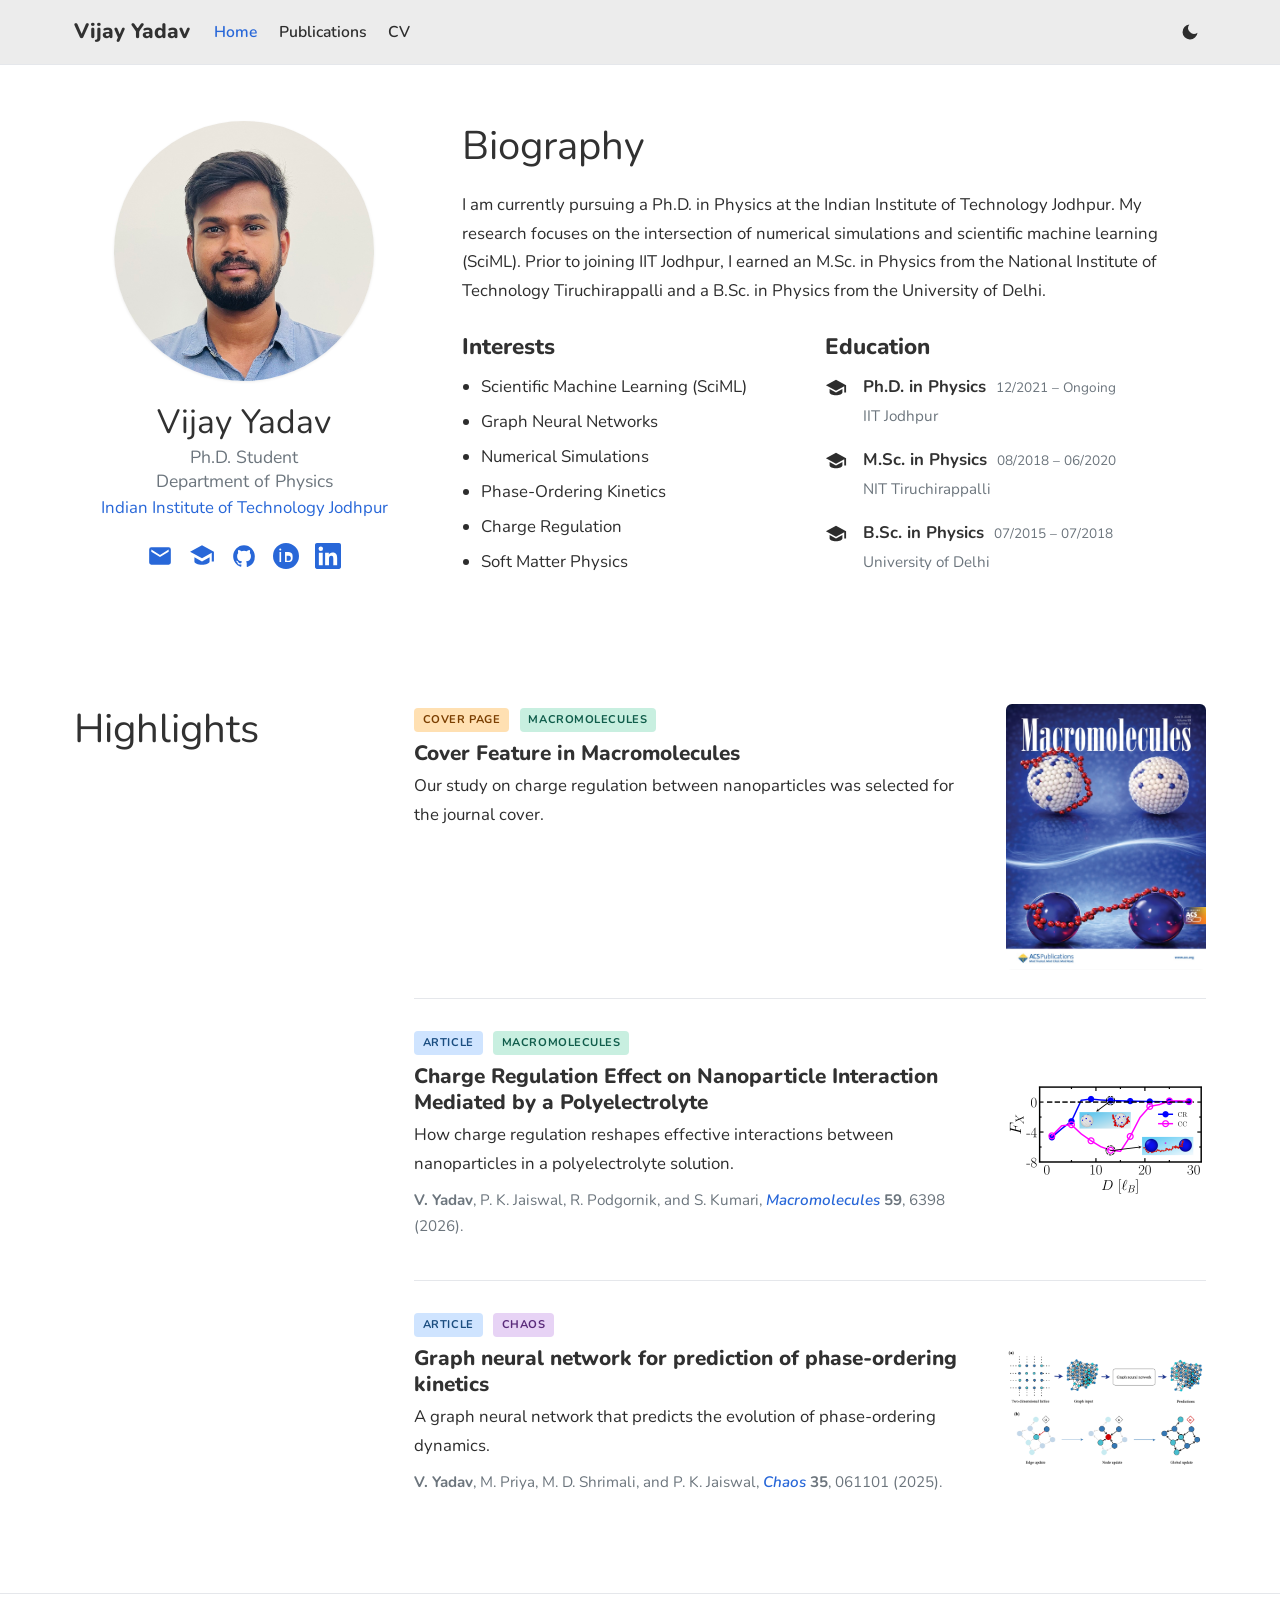
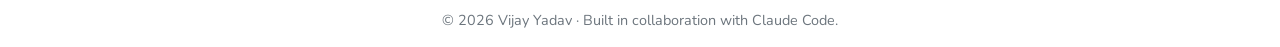
==== commit 6913bda1: "tweak visualization and styling" ====
--- a/index.html
+++ b/index.html
@@ -27,14 +27,15 @@
         <a href="index.html" class="active">Home</a>
         <a href="publications.html">Publications</a>
         <a href="cv.html">CV</a>
-      </nav>
-
-      <div class="nav-actions">
-        <!-- Theme toggle: shows a moon in light mode, a sun in dark mode -->
+
         <button class="icon-btn theme-toggle" aria-label="Toggle dark mode" title="Toggle dark mode">
           <svg class="icon-moon" viewBox="0 0 24 24" fill="currentColor"><path d="M21 12.79A9 9 0 1 1 11.21 3 7 7 0 0 0 21 12.79z"/></svg>
           <svg class="icon-sun" viewBox="0 0 24 24" fill="none" stroke="currentColor" stroke-width="2" stroke-linecap="round"><circle cx="12" cy="12" r="4"/><path d="M12 2v2M12 20v2M4.9 4.9l1.4 1.4M17.7 17.7l1.4 1.4M2 12h2M20 12h2M4.9 19.1l1.4-1.4M17.7 6.3l1.4-1.4"/></svg>
+          <span class="theme-label">Dark mode</span>
         </button>
+      </nav>
+
+      <div class="nav-actions">
         <!-- Hamburger (shown on small screens only) -->
         <button class="icon-btn nav-toggle" aria-label="Open menu" title="Menu">
           <svg viewBox="0 0 24 24" fill="none" stroke="currentColor" stroke-width="2" stroke-linecap="round"><path d="M3 6h18M3 12h18M3 18h18"/></svg>
@@ -55,8 +56,9 @@
         <aside class="profile-card">
           <img class="avatar" src="assets/img/vijay.JPG" alt="Photo of Vijay Yadav">
           <h1 class="profile-name">Vijay Yadav</h1>
-          <p class="profile-role">Ph.D. Student, Physics</p>
-          <a class="profile-org" href="https://www.iitj.ac.in/" target="_blank" rel="noopener">IIT Jodhpur</a>
+          <p class="profile-role">Ph.D. Student</p>
+          <p class="profile-dept">Department of Physics</p>
+          <a class="profile-org" href="https://www.iitj.ac.in/" target="_blank" rel="noopener">Indian Institute of Technology Jodhpur</a>
 
           <div class="social-icons">
             <!-- Email -->
@@ -111,22 +113,22 @@
                 <li>
                   <svg viewBox="0 0 24 24" fill="currentColor"><path d="M12 3 1 9l11 6 9-4.9V17h2V9L12 3zM5 13.2V17c0 1.7 3.1 3 7 3s7-1.3 7-3v-3.8l-7 3.8-7-3.8z"/></svg>
                   <span>
-                    <span class="edu-degree">Ph.D. in Physics</span><br>
-                    <span class="edu-school">IIT Jodhpur</span>
+                    <span class="edu-degree">Ph.D. in Physics</span> <span class="edu-date">12/2021 – Ongoing</span><br>
+                    <span class="edu-school"><a href="https://www.iitj.ac.in/" target="_blank" rel="noopener">IIT Jodhpur</a></span>
                   </span>
                 </li>
                 <li>
                   <svg viewBox="0 0 24 24" fill="currentColor"><path d="M12 3 1 9l11 6 9-4.9V17h2V9L12 3zM5 13.2V17c0 1.7 3.1 3 7 3s7-1.3 7-3v-3.8l-7 3.8-7-3.8z"/></svg>
                   <span>
-                    <span class="edu-degree">M.Sc. in Physics</span><br>
-                    <span class="edu-school">NIT Tiruchirappalli</span>
+                    <span class="edu-degree">M.Sc. in Physics</span> <span class="edu-date">08/2018 – 06/2020</span><br>
+                    <span class="edu-school"><a href="https://www.nitt.edu/" target="_blank" rel="noopener">NIT Tiruchirappalli</a></span>
                   </span>
                 </li>
                 <li>
                   <svg viewBox="0 0 24 24" fill="currentColor"><path d="M12 3 1 9l11 6 9-4.9V17h2V9L12 3zM5 13.2V17c0 1.7 3.1 3 7 3s7-1.3 7-3v-3.8l-7 3.8-7-3.8z"/></svg>
                   <span>
-                    <span class="edu-degree">B.Sc. in Physics</span><br>
-                    <span class="edu-school">University of Delhi</span>
+                    <span class="edu-degree">B.Sc. in Physics</span> <span class="edu-date">07/2015 – 07/2018</span><br>
+                    <span class="edu-school"><a href="https://www.du.ac.in/" target="_blank" rel="noopener">University of Delhi</a></span>
                   </span>
                 </li>
               </ul>
@@ -145,40 +147,46 @@
         <div class="pub-list">
 
           <article class="pub-item">
-            <div class="pub-body">
+            <div class="pub-tags">
               <span class="pub-tag pub-tag--cover">Cover Page</span>
               <span class="pub-tag pub-tag--macromolecules">Macromolecules</span>
-              <h3 class="pub-title"><a href="https://pubs.acs.org/mamobx/issue/59/11" target="_blank" rel="noopener">Cover Feature in Macromolecules</a><span class="pub-year">2026</span></h3>
-              <p class="pub-summary">Our study on charge regulation between nanoparticles was selected for the journal cover.</p>
             </div>
             <div class="pub-thumb">
               <img src="assets/img/macromolecules_cover.jpeg" alt="Macromolecules cover featuring our article">
             </div>
+            <div class="pub-body">
+              <h3 class="pub-title"><a href="https://pubs.acs.org/mamobx/issue/59/11" target="_blank" rel="noopener">Cover Feature in Macromolecules</a></h3>
+              <p class="pub-summary">Our study on charge regulation between nanoparticles was selected for the journal cover.</p>
+            </div>
           </article>
 
           <article class="pub-item">
-            <div class="pub-body">
+            <div class="pub-tags">
               <span class="pub-tag pub-tag--article">Article</span>
               <span class="pub-tag pub-tag--macromolecules">Macromolecules</span>
-              <h3 class="pub-title"><a href="https://doi.org/10.1021/acs.macromol.5c03412" target="_blank" rel="noopener">Charge Regulation Effect on Nanoparticle Interaction Mediated by a Polyelectrolyte</a><span class="pub-year">2026</span></h3>
-              <p class="pub-summary">How charge regulation reshapes effective interactions between nanoparticles in a polyelectrolyte solution.</p>
-              <p class="pub-authors"><strong class="me">Vijay Yadav</strong>, P. K. Jaiswal, R. Podgornik, and S. Kumari.</p>
             </div>
             <div class="pub-thumb">
               <img src="assets/img/charge_regulation_thumb.png" alt="Charge regulation between nanoparticles">
             </div>
+            <div class="pub-body">
+              <h3 class="pub-title"><a href="https://doi.org/10.1021/acs.macromol.5c03412" target="_blank" rel="noopener">Charge Regulation Effect on Nanoparticle Interaction Mediated by a Polyelectrolyte</a></h3>
+              <p class="pub-summary">How charge regulation reshapes effective interactions between nanoparticles in a polyelectrolyte solution.</p>
+              <p class="pub-authors"><strong>V. Yadav</strong>, P. K. Jaiswal, R. Podgornik, and S. Kumari, <span class="cv-org">Macromolecules</span> <strong>59</strong>, 6398 (2026).</p>
+            </div>
           </article>
 
           <article class="pub-item">
-            <div class="pub-body">
+            <div class="pub-tags">
               <span class="pub-tag pub-tag--article">Article</span>
               <span class="pub-tag pub-tag--chaos">Chaos</span>
-              <h3 class="pub-title"><a href="https://doi.org/10.1063/5.0273728" target="_blank" rel="noopener">Graph neural network for prediction of phase-ordering kinetics</a><span class="pub-year">2025</span></h3>
+            </div>
+            <div class="pub-thumb">
+              <img src="assets/img/gnn_thumb.png" alt="Graph neural network for phase-ordering kinetics">
+            </div>
+            <div class="pub-body">
+              <h3 class="pub-title"><a href="https://doi.org/10.1063/5.0273728" target="_blank" rel="noopener">Graph neural network for prediction of phase-ordering kinetics</a></h3>
               <p class="pub-summary">A graph neural network that predicts the evolution of phase-ordering dynamics.</p>
-              <p class="pub-authors"><strong class="me">Vijay Yadav</strong>, M. Priya, M. D. Shrimali, and P. K. Jaiswal.</p>
-            </div>
-            <div class="pub-thumb">
-              <img src="assets/img/gnn_thumb.svg" alt="Graph neural network for phase-ordering kinetics">
+              <p class="pub-authors"><strong>V. Yadav</strong>, M. Priya, M. D. Shrimali, and P. K. Jaiswal, <span class="cv-org">Chaos</span> <strong>35</strong>, 061101 (2025).</p>
             </div>
           </article>
 
--- a/assets/css/styles.css
+++ b/assets/css/styles.css
@@ -100,7 +100,7 @@
   display: flex;
   align-items: center;
   gap: 1.35rem;
-  margin-right: auto;      /* pushes the actions to the far right */
+  flex: 1;
 }
 .nav-links a {
   color: var(--text);
@@ -110,10 +110,12 @@
 .nav-links a:hover { color: var(--link); text-decoration: none; }
 .nav-links a.active { color: var(--link); }
 
-.nav-actions { display: flex; align-items: center; gap: 0.75rem; }
+/* Holds the hamburger only, so it stays out of the way on desktop */
+.nav-actions { display: none; align-items: center; gap: 0.75rem; }
 .icon-btn {
   background: none;
   border: none;
+  font-family: inherit;
   color: var(--text);
   cursor: pointer;
   padding: 0.35rem;
@@ -124,6 +126,8 @@
 }
 .icon-btn:hover { color: var(--link); background: rgba(127, 127, 127, 0.12); }
 .icon-btn svg { width: 20px; height: 20px; }
+.theme-toggle { margin-left: auto; }
+.theme-label { display: none; }
 /* Show the correct toggle glyph for the active theme */
 .theme-toggle .icon-moon { display: inline; }
 .theme-toggle .icon-sun  { display: none; }
@@ -157,10 +161,11 @@
 .profile-name {
   font-size: 2.1rem;
   font-weight: 400;
-  margin: 0.25rem 0 0.35rem;
-}
-.profile-role { color: var(--text-muted); font-size: 1.1rem; margin: 0 0 0.2rem; }
-.profile-org  { display: inline-block; font-size: 1.05rem; margin-bottom: 1rem; }
+  margin: 0.25rem 0 0.2rem;
+}
+.profile-role,
+.profile-dept { color: var(--text-muted); font-size: 1.1rem; line-height: 1.35; margin: 0; }
+.profile-org  { display: inline-block; font-size: 1.05rem; line-height: 1.35; margin: 0.15rem 0 0.75rem; }
 
 .social-icons {
   display: flex;
@@ -179,6 +184,9 @@
   margin: 0 0 1.25rem;
 }
 .bio p { margin: 0 0 1.1rem; }
+/* Institution names sit in the text colour; the link shows on hover */
+.bio > p a,
+.edu-school a { color: inherit; }
 
 /* Interests + Education */
 .info-grid {
@@ -201,6 +209,7 @@
 .edu-list svg { width: 22px; height: 22px; color: var(--text); margin-top: 4px; }
 .edu-degree { font-weight: 700; color: var(--heading); }
 .edu-school { color: var(--text-muted); font-size: 0.95rem; }
+.edu-date { color: var(--text-muted); font-size: 0.85rem; margin-left: 0.4rem; white-space: nowrap; }
 
 /* =========================================================================
    Split sections (Publications): heading left, content right
@@ -217,12 +226,19 @@
 .pub-item {
   display: grid;
   grid-template-columns: 1fr 200px;
-  gap: 1.5rem;
+  grid-template-areas:
+    "tags thumb"
+    "body thumb";
+  grid-template-rows: auto 1fr;
+  column-gap: 1.5rem;
+  row-gap: 0;
   padding-bottom: 1.75rem;
   margin-bottom: 1.75rem;
   border-bottom: 1px solid var(--border);
 }
 .pub-item:last-child { border-bottom: none; margin-bottom: 0; }
+.pub-tags { grid-area: tags; }
+.pub-body { grid-area: body; }
 .pub-tag {
   display: inline-block;
   font-size: 0.7rem;
@@ -240,20 +256,8 @@
 .pub-title { font-size: 1.3rem; font-weight: 800; margin: 0 0 0.4rem; }
 .pub-title a { color: var(--heading); }
 .pub-title a:hover { color: var(--link); }
-.pub-year {
-  display: inline-block;
-  font-size: 0.8rem;
-  font-weight: 700;
-  color: #6b5300;
-  background: #fff3c4;
-  border-radius: 4px;
-  padding: 0.1rem 0.5rem;
-  margin-left: 0.5rem;
-  vertical-align: middle;
-}
 .pub-summary { margin: 0 0 0.6rem; }
 .pub-authors { color: var(--text-muted); font-size: 0.95rem; margin: 0 0 0.8rem; }
-.pub-authors .me { text-decoration: underline; }
 .pub-links { display: flex; flex-wrap: wrap; gap: 0.5rem; }
 .btn-pill {
   font-size: 0.85rem;
@@ -271,6 +275,7 @@
   text-decoration: none;
 }
 .pub-thumb {
+  grid-area: thumb;
   background: var(--thumb-bg);
   border-radius: 6px;
   min-height: 120px;
@@ -288,10 +293,11 @@
    ========================================================================= */
 .site-footer {
   border-top: 1px solid var(--border);
-  padding: 2rem 0;
+  padding: 0.9rem 0;
   text-align: center;
   color: var(--text-muted);
-  font-size: 0.9rem;
+  /* Scales with viewport so the credit line stays on one line on phones */
+  font-size: clamp(0.62rem, calc(3.53vw - 1.91px), 0.9rem);
 }
 .site-footer a { color: var(--text-muted); text-decoration: none; }
 
@@ -339,14 +345,13 @@
   align-items: baseline;
 }
 .cv-role { font-weight: 700; color: var(--heading); font-size: 1.1rem; }
-.cv-org { color: var(--link); font-weight: 600; }
+.cv-org { color: var(--link); font-weight: 600; font-style: italic; }
 .cv-meta { color: var(--text-muted); font-size: 0.9rem; }
 .cv-entry ul { margin: 0.4rem 0 0; padding-left: 1.2rem; }
 .cv-entry li { margin-bottom: 0.25rem; }
 
 .cv-list { padding-left: 1.2rem; margin: 0; }
 .cv-list li { margin-bottom: 0.7rem; }
-.cv-list .cv-org { font-style: italic; }
 
 .year-tag {
   display: inline-block;
@@ -374,19 +379,41 @@
 /* =========================================================================
    Responsive
    ========================================================================= */
+
+/* Below this the Education column is too narrow to keep the date on the
+   degree line, so Interests and Education stack instead */
+@media (max-width: 1080px) {
+  .info-grid { grid-template-columns: 1fr; }
+}
+
 @media (max-width: 860px) {
   .hero-grid,
   .split-grid,
-  .info-grid,
-  .pub-item { grid-template-columns: 1fr; }
-
-  .pub-thumb { order: -1; min-height: 160px; }
+  .info-grid { grid-template-columns: 1fr; }
+
+  .section { padding: 2.25rem 0; }
+  .section-title { font-size: 2rem; margin-bottom: 1rem; }
+  .split-grid { gap: 1.25rem; }
+  .info-grid { margin-top: 1.25rem; }
+  .edu-list li:last-child { margin-bottom: 0; }
+
+  .pub-item {
+    grid-template-columns: 1fr;
+    grid-template-areas:
+      "tags"
+      "thumb"
+      "body";
+    grid-template-rows: auto;
+    row-gap: 0.9rem;
+  }
+  .pub-thumb { min-height: 0; }
 
   /* Collapsible mobile nav */
-  .nav-toggle {
-    display: inline-flex;
+  .nav-actions {
+    display: flex;
     margin-left: auto;
   }
+  .nav-toggle { display: inline-flex; }
   .nav-links {
     display: none;
     position: absolute;
@@ -402,5 +429,18 @@
   }
   .nav-links.open { display: flex; }
   .nav-links a { padding: 0.6rem 0; width: 100%; }
-  .nav-actions { margin-left: 0.5rem; }
-}
+
+  /* Theme switch reads as another menu row here */
+  .theme-toggle {
+    margin-left: 0;
+    padding: 0.6rem 0;
+    width: 100%;
+    gap: 0.6rem;
+    justify-content: flex-start;
+    border-radius: 0;
+    font-weight: 600;
+    font-size: 0.98rem;
+  }
+  .theme-toggle:hover { background: none; }
+  .theme-label { display: inline; }
+}
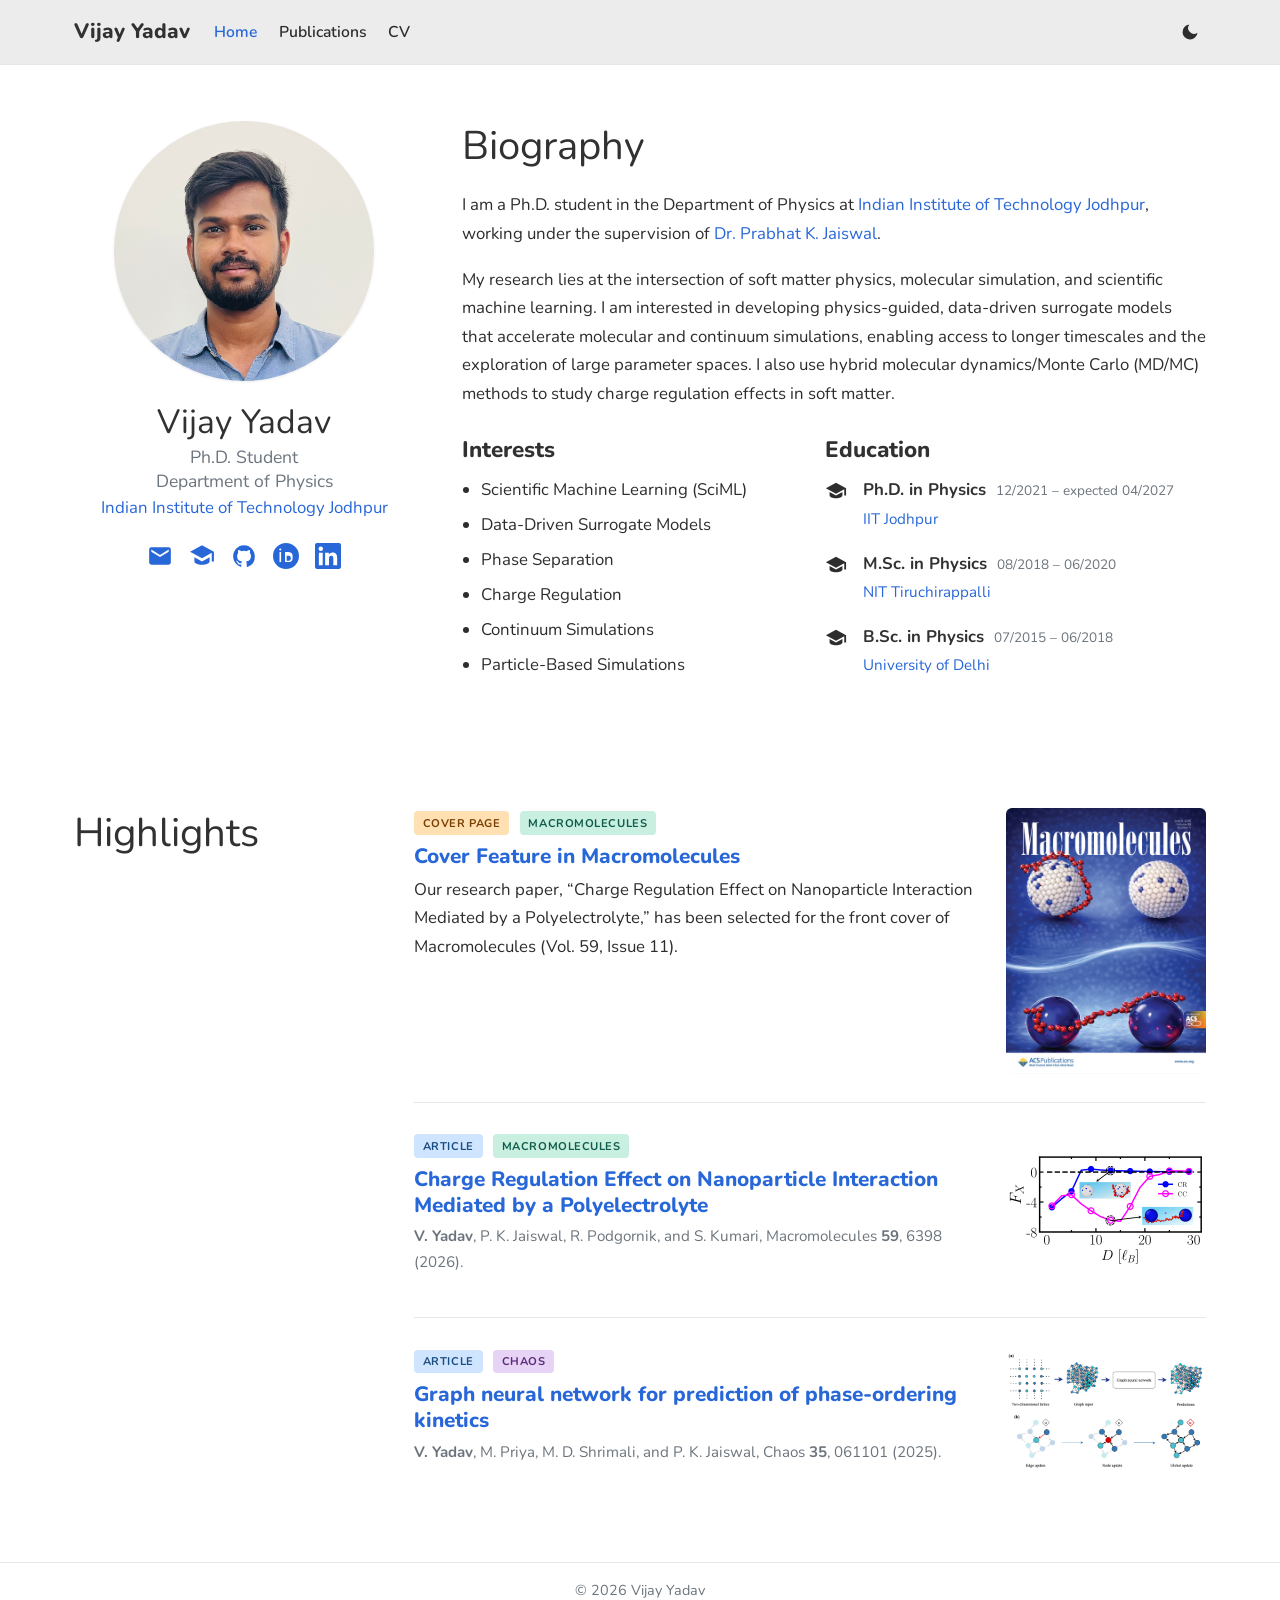
==== commit 9209f7e9: "updated cv and profiles" ====
--- a/index.html
+++ b/index.html
@@ -5,7 +5,7 @@
   <meta name="viewport" content="width=device-width, initial-scale=1.0">
   <title>Home · Vijay Yadav</title>
   <meta name="description" content="Research profile of Vijay Yadav, Ph.D. student at IIT Jodhpur.">
-  <link rel="icon" type="image/png" href="assets/img/favicon.png">
+  <link rel="icon" type="image/svg+xml" href="assets/img/favicon.svg">
 
   <!-- Nunito font (the rounded look from the reference theme) -->
   <link rel="preconnect" href="https://fonts.googleapis.com">
@@ -88,11 +88,16 @@
         <div class="bio">
           <h2 class="section-title">Biography</h2>
           <p>
-            I am currently pursuing a Ph.D. in Physics at the
-            <a href="https://www.iitj.ac.in/" target="_blank" rel="noopener">Indian Institute of Technology Jodhpur</a>.
-            My research focuses on the intersection of numerical simulations and scientific machine learning (SciML).
-            Prior to joining IIT Jodhpur, I earned an M.Sc. in Physics from the National Institute of Technology
-            Tiruchirappalli and a B.Sc. in Physics from the University of Delhi.
+            I am a Ph.D. student in the Department of Physics at 
+            <a href="https://www.iitj.ac.in/" target="_blank" rel="noopener">Indian Institute of Technology Jodhpur</a>, 
+            working under the supervision of <a href="https://home.iitj.ac.in/~prabhat.jaiswal/" target="_blank" rel="noopener">Dr. Prabhat K. Jaiswal</a>.
+          </p>
+
+          <p>  
+            My research lies at the intersection of soft matter physics, molecular simulation, and scientific machine learning. 
+            I am interested in developing physics-guided, data-driven surrogate models that accelerate molecular and continuum simulations, 
+            enabling access to longer timescales and the exploration of large parameter spaces. 
+            I also use hybrid molecular dynamics/Monte Carlo (MD/MC) methods to study charge regulation effects in soft matter.
           </p>
 
           <div class="info-grid">
@@ -100,11 +105,11 @@
               <h3>Interests</h3>
               <ul>
                 <li>Scientific Machine Learning (SciML)</li>
-                <li>Graph Neural Networks</li>
-                <li>Numerical Simulations</li>
-                <li>Phase-Ordering Kinetics</li>
+                <li>Data-Driven Surrogate Models</li>
+                <li>Phase Separation</li>
                 <li>Charge Regulation</li>
-                <li>Soft Matter Physics</li>
+                <li>Continuum Simulations</li>
+                <li>Particle-Based Simulations</li>
               </ul>
             </div>
             <div>
@@ -113,7 +118,7 @@
                 <li>
                   <svg viewBox="0 0 24 24" fill="currentColor"><path d="M12 3 1 9l11 6 9-4.9V17h2V9L12 3zM5 13.2V17c0 1.7 3.1 3 7 3s7-1.3 7-3v-3.8l-7 3.8-7-3.8z"/></svg>
                   <span>
-                    <span class="edu-degree">Ph.D. in Physics</span> <span class="edu-date">12/2021 – Ongoing</span><br>
+                    <span class="edu-degree">Ph.D. in Physics</span> <span class="edu-date">12/2021 – expected 04/2027</span><br>
                     <span class="edu-school"><a href="https://www.iitj.ac.in/" target="_blank" rel="noopener">IIT Jodhpur</a></span>
                   </span>
                 </li>
@@ -127,7 +132,7 @@
                 <li>
                   <svg viewBox="0 0 24 24" fill="currentColor"><path d="M12 3 1 9l11 6 9-4.9V17h2V9L12 3zM5 13.2V17c0 1.7 3.1 3 7 3s7-1.3 7-3v-3.8l-7 3.8-7-3.8z"/></svg>
                   <span>
-                    <span class="edu-degree">B.Sc. in Physics</span> <span class="edu-date">07/2015 – 07/2018</span><br>
+                    <span class="edu-degree">B.Sc. in Physics</span> <span class="edu-date">07/2015 – 06/2018</span><br>
                     <span class="edu-school"><a href="https://www.du.ac.in/" target="_blank" rel="noopener">University of Delhi</a></span>
                   </span>
                 </li>
@@ -156,7 +161,7 @@
             </div>
             <div class="pub-body">
               <h3 class="pub-title"><a href="https://pubs.acs.org/mamobx/issue/59/11" target="_blank" rel="noopener">Cover Feature in Macromolecules</a></h3>
-              <p class="pub-summary">Our study on charge regulation between nanoparticles was selected for the journal cover.</p>
+              <p class="pub-summary">Our research paper, “Charge Regulation Effect on Nanoparticle Interaction Mediated by a Polyelectrolyte,” has been selected for the front cover of Macromolecules (Vol. 59, Issue 11).</p>
             </div>
           </article>
 
@@ -170,8 +175,7 @@
             </div>
             <div class="pub-body">
               <h3 class="pub-title"><a href="https://doi.org/10.1021/acs.macromol.5c03412" target="_blank" rel="noopener">Charge Regulation Effect on Nanoparticle Interaction Mediated by a Polyelectrolyte</a></h3>
-              <p class="pub-summary">How charge regulation reshapes effective interactions between nanoparticles in a polyelectrolyte solution.</p>
-              <p class="pub-authors"><strong>V. Yadav</strong>, P. K. Jaiswal, R. Podgornik, and S. Kumari, <span class="cv-org">Macromolecules</span> <strong>59</strong>, 6398 (2026).</p>
+              <p class="pub-authors"><strong>V. Yadav</strong>, P. K. Jaiswal, R. Podgornik, and S. Kumari, Macromolecules <strong>59</strong>, 6398 (2026).</p>
             </div>
           </article>
 
@@ -185,8 +189,7 @@
             </div>
             <div class="pub-body">
               <h3 class="pub-title"><a href="https://doi.org/10.1063/5.0273728" target="_blank" rel="noopener">Graph neural network for prediction of phase-ordering kinetics</a></h3>
-              <p class="pub-summary">A graph neural network that predicts the evolution of phase-ordering dynamics.</p>
-              <p class="pub-authors"><strong>V. Yadav</strong>, M. Priya, M. D. Shrimali, and P. K. Jaiswal, <span class="cv-org">Chaos</span> <strong>35</strong>, 061101 (2025).</p>
+              <p class="pub-authors"><strong>V. Yadav</strong>, M. Priya, M. D. Shrimali, and P. K. Jaiswal, Chaos <strong>35</strong>, 061101 (2025).</p>
             </div>
           </article>
 
@@ -201,8 +204,7 @@
        ===================================================================== -->
   <footer class="site-footer">
     <div class="container">
-      © <span id="year">2026</span> Vijay Yadav ·
-      Built in collaboration with <a href="https://claude.com/claude-code" target="_blank" rel="noopener">Claude Code.</a>
+      © <span id="year">2026</span> Vijay Yadav
     </div>
   </footer>
 
--- a/assets/css/styles.css
+++ b/assets/css/styles.css
@@ -186,7 +186,7 @@
 .bio p { margin: 0 0 1.1rem; }
 /* Institution names sit in the text colour; the link shows on hover */
 .bio > p a,
-.edu-school a { color: inherit; }
+.edu-school a { color: var(--link); }
 
 /* Interests + Education */
 .info-grid {
@@ -254,8 +254,8 @@
 .pub-tag--macromolecules { color: #0f5c4a; background: #c8efe0; }
 .pub-tag--chaos { color: #5a2a7a; background: #e7d3f5; }
 .pub-title { font-size: 1.3rem; font-weight: 800; margin: 0 0 0.4rem; }
-.pub-title a { color: var(--heading); }
-.pub-title a:hover { color: var(--link); }
+.pub-title a { color: var(--link); }
+.pub-title a:hover { color: var(--link-hover); }
 .pub-summary { margin: 0 0 0.6rem; }
 .pub-authors { color: var(--text-muted); font-size: 0.95rem; margin: 0 0 0.8rem; }
 .pub-links { display: flex; flex-wrap: wrap; gap: 0.5rem; }
@@ -335,6 +335,21 @@
 }
 .cv-embed-fallback { padding: 2rem 1.5rem; }
 
+/* The HTML CV is only for phones/tablets (see the media query at the end) */
+.cv-html { display: none; }
+.cv-heading {
+  font-size: 1.5rem;
+  font-weight: 800;
+  margin: 0 0 0.9rem;
+  padding-bottom: 0.3rem;
+  border-bottom: 2px solid var(--link);
+}
+.cv-subheading { font-size: 1.1rem; font-weight: 800; margin: 1rem 0 0.5rem; }
+.cv-dated { list-style: none; padding-left: 0; margin: 0; }
+.cv-dated li { margin-bottom: 0.6rem; }
+.cv-section p { margin: 0 0 0.8rem; }
+a.cv-role { color: var(--link); }
+
 .cv-section { margin-bottom: 2.75rem; }
 .cv-entry { margin-bottom: 1.5rem; }
 .cv-entry-head {
@@ -345,13 +360,16 @@
   align-items: baseline;
 }
 .cv-role { font-weight: 700; color: var(--heading); font-size: 1.1rem; }
-.cv-org { color: var(--link); font-weight: 600; font-style: italic; }
+.cv-org { color: var(--link); font-style: italic; }
 .cv-meta { color: var(--text-muted); font-size: 0.9rem; }
 .cv-entry ul { margin: 0.4rem 0 0; padding-left: 1.2rem; }
 .cv-entry li { margin-bottom: 0.25rem; }
 
 .cv-list { padding-left: 1.2rem; margin: 0; }
 .cv-list li { margin-bottom: 0.7rem; }
+/* Year groups on the Publications page: compact, divided by a thin rule */
+.pub-year { border-top: 1px solid var(--border); padding-top: 1.25rem; margin-top: 1.25rem; }
+.pub-year .year-tag { margin-bottom: 0.6rem; }
 
 .year-tag {
   display: inline-block;
@@ -444,3 +462,9 @@
   .theme-toggle:hover { background: none; }
   .theme-label { display: inline; }
 }
+
+/* Phones and tablets: show the HTML CV instead of the inline PDF */
+@media (max-width: 1024px), (hover: none) and (pointer: coarse) {
+  .cv-pdf { display: none; }
+  .cv-html { display: block; }
+}
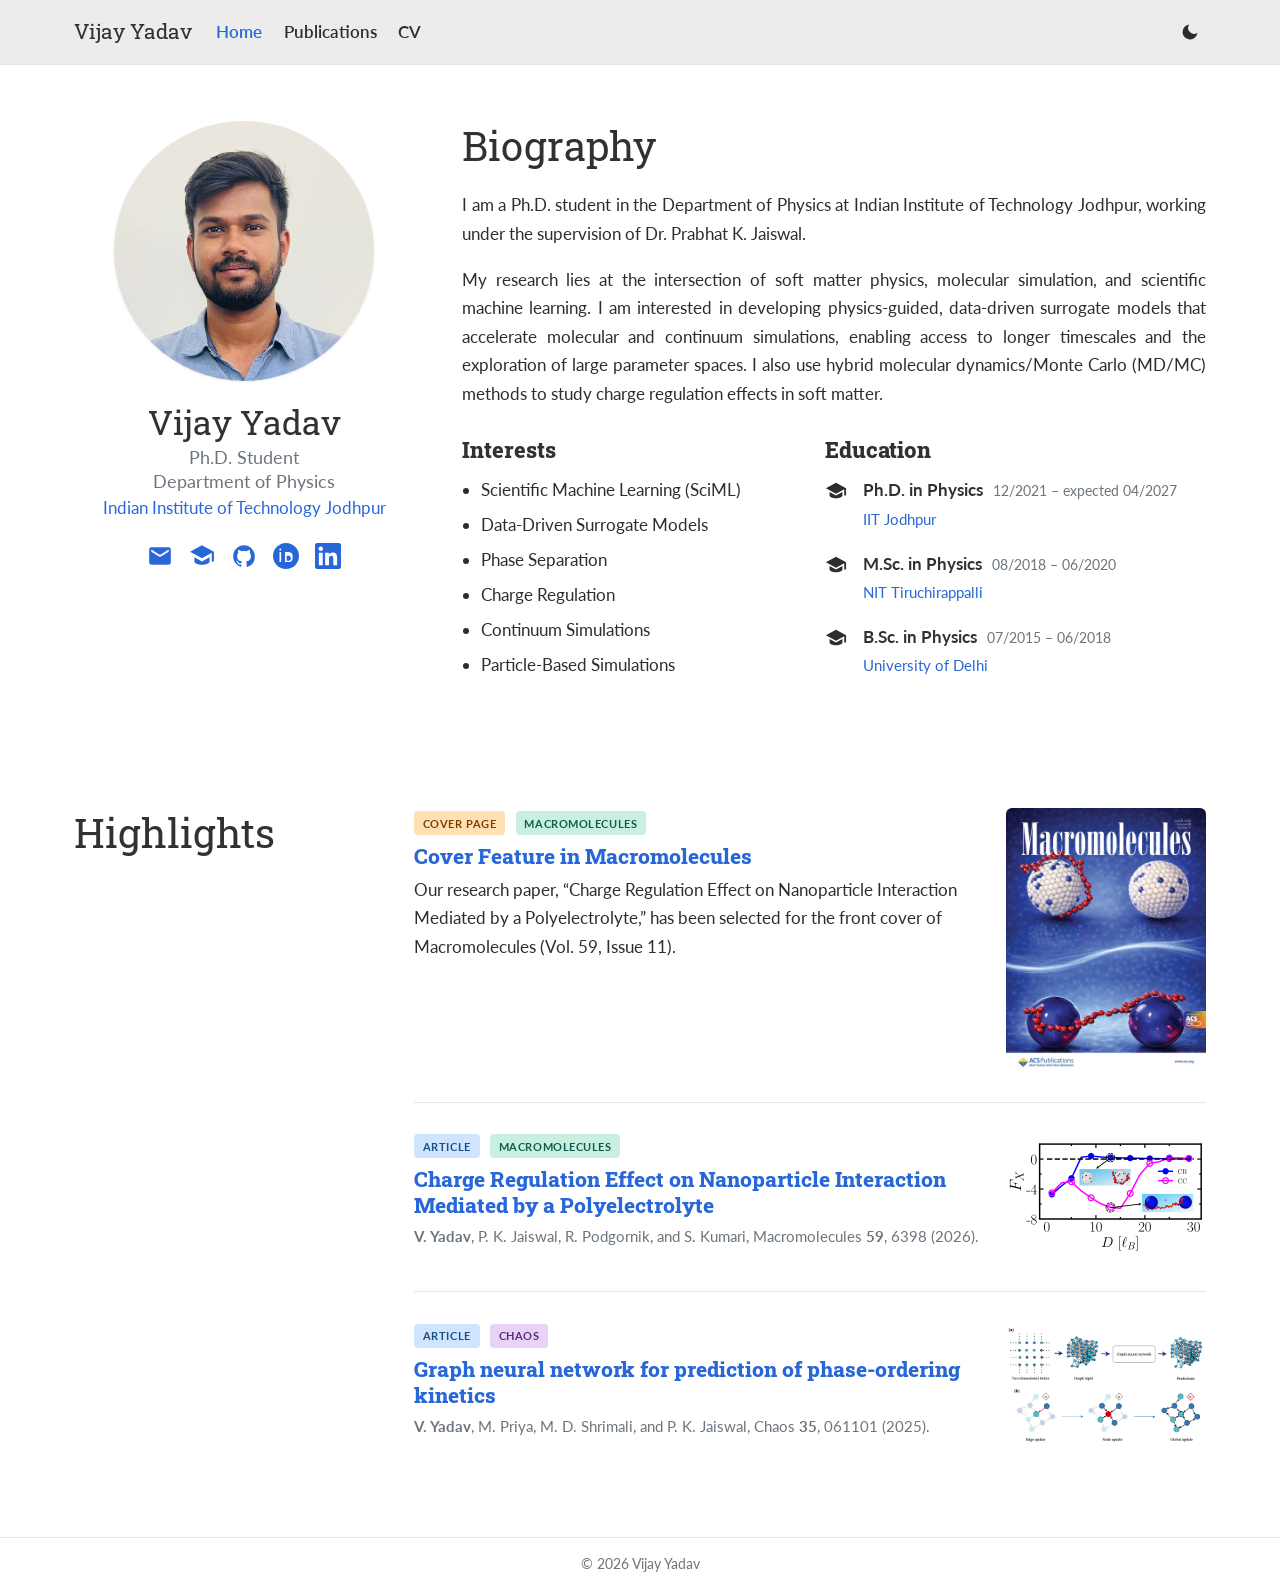
==== commit bd6b5b2e: "Changed fonts and tweak few styles" ====
--- a/index.html
+++ b/index.html
@@ -10,7 +10,7 @@
   <!-- Nunito font (the rounded look from the reference theme) -->
   <link rel="preconnect" href="https://fonts.googleapis.com">
   <link rel="preconnect" href="https://fonts.gstatic.com" crossorigin>
-  <link href="https://fonts.googleapis.com/css2?family=Nunito:wght@300;400;600;700;800&display=swap" rel="stylesheet">
+  <link href="https://fonts.googleapis.com/css2?family=Lato:ital,wght@0,300;0,400;0,700;0,900;1,400&family=Roboto+Slab:wght@400;600;700;800&display=swap" rel="stylesheet">
 
   <link rel="stylesheet" href="assets/css/styles.css">
 </head>
--- a/assets/css/styles.css
+++ b/assets/css/styles.css
@@ -23,7 +23,8 @@
   --thumb-bg:      #eef1f5;
 
   --content-width: 1180px;
-  --font-body: "Nunito", -apple-system, BlinkMacSystemFont, "Segoe UI", Roboto, sans-serif;
+  --font-body: "Lato", -apple-system, BlinkMacSystemFont, "Segoe UI", Roboto, sans-serif;
+  --font-heading: "Roboto Slab", Georgia, serif;
 }
 
 /* ---- Design tokens: DARK theme ---- */
@@ -60,7 +61,7 @@
 a { color: var(--link); text-decoration: none; }
 a:hover { color: var(--link-hover); text-decoration: underline; }
 img { max-width: 100%; display: block; }
-h1, h2, h3 { color: var(--heading); line-height: 1.25; }
+h1, h2, h3 { font-family: var(--font-heading); color: var(--heading); line-height: 1.25; }
 
 .container {
   width: 100%;
@@ -90,7 +91,8 @@
   gap: 1.5rem;
 }
 .nav-brand {
-  font-weight: 800;
+  font-family: var(--font-heading);
+  font-weight: 400;
   font-size: 1.3rem;
   color: var(--heading);
   white-space: nowrap;
@@ -105,7 +107,7 @@
 .nav-links a {
   color: var(--text);
   font-weight: 600;
-  font-size: 0.98rem;
+  font-size: 1.08rem;
 }
 .nav-links a:hover { color: var(--link); text-decoration: none; }
 .nav-links a.active { color: var(--link); }
@@ -183,9 +185,9 @@
   font-weight: 400;
   margin: 0 0 1.25rem;
 }
-.bio p { margin: 0 0 1.1rem; }
-/* Institution names sit in the text colour; the link shows on hover */
-.bio > p a,
+.bio p { margin: 0 0 1.1rem; text-align: justify; hyphens: auto; }
+/* Bio links sit in the text colour; the link shows on hover */
+.bio > p a { color: inherit; }
 .edu-school a { color: var(--link); }
 
 /* Interests + Education */
@@ -370,15 +372,31 @@
 /* Year groups on the Publications page: compact, divided by a thin rule */
 .pub-year { border-top: 1px solid var(--border); padding-top: 1.25rem; margin-top: 1.25rem; }
 .pub-year .year-tag { margin-bottom: 0.6rem; }
+/* Google Scholar–style entries: linked title, then authors, then venue */
+.gs-list { padding-left: 1.4rem; margin: 0; }
+.gs-list li::marker { font-weight: 700; color: var(--text-muted); }
+.gs-list li { padding: 0.6rem 0; }
+.gs-list li + li { border-top: 1px dashed var(--border); }
+.gs-title { font-size: 1.08rem; font-weight: 700; line-height: 1.4; color: var(--heading); }
+.gs-link-pending { color: var(--link); }
+
+/* Research page */
+.research-intro { margin: 0 0 1.5rem; text-align: justify; hyphens: auto; }
+.research-text { margin: 0 0 0.7rem; text-align: justify; hyphens: auto; }
+.research-papers { margin: 0; padding-left: 1.2rem; font-size: 0.95rem; color: var(--text-muted); }
+.research-papers li { margin-bottom: 0.3rem; }
+.gs-authors { color: var(--text); font-size: 0.95rem; line-height: 1.5; }
+.gs-venue { color: var(--text-muted); font-size: 0.95rem; line-height: 1.5; }
 
 .year-tag {
   display: inline-block;
-  font-size: 1.1rem;
-  font-weight: 800;
-  color: var(--pill-text);
-  background: var(--thumb-bg);
-  border-radius: 6px;
-  padding: 0.2rem 0.85rem;
+  font-size: 0.85rem;
+  font-weight: 700;
+  /* Same colours as the "Cover Page" tag on the homepage (.pub-tag--cover) */
+  color: #7a3e00;
+  background: #ffe0b2;
+  border-radius: 4px;
+  padding: 0.1rem 0.6rem;
   margin: 0 0 1rem;
 }
 
@@ -457,7 +475,7 @@
     justify-content: flex-start;
     border-radius: 0;
     font-weight: 600;
-    font-size: 0.98rem;
+    font-size: 1.08rem;
   }
   .theme-toggle:hover { background: none; }
   .theme-label { display: inline; }
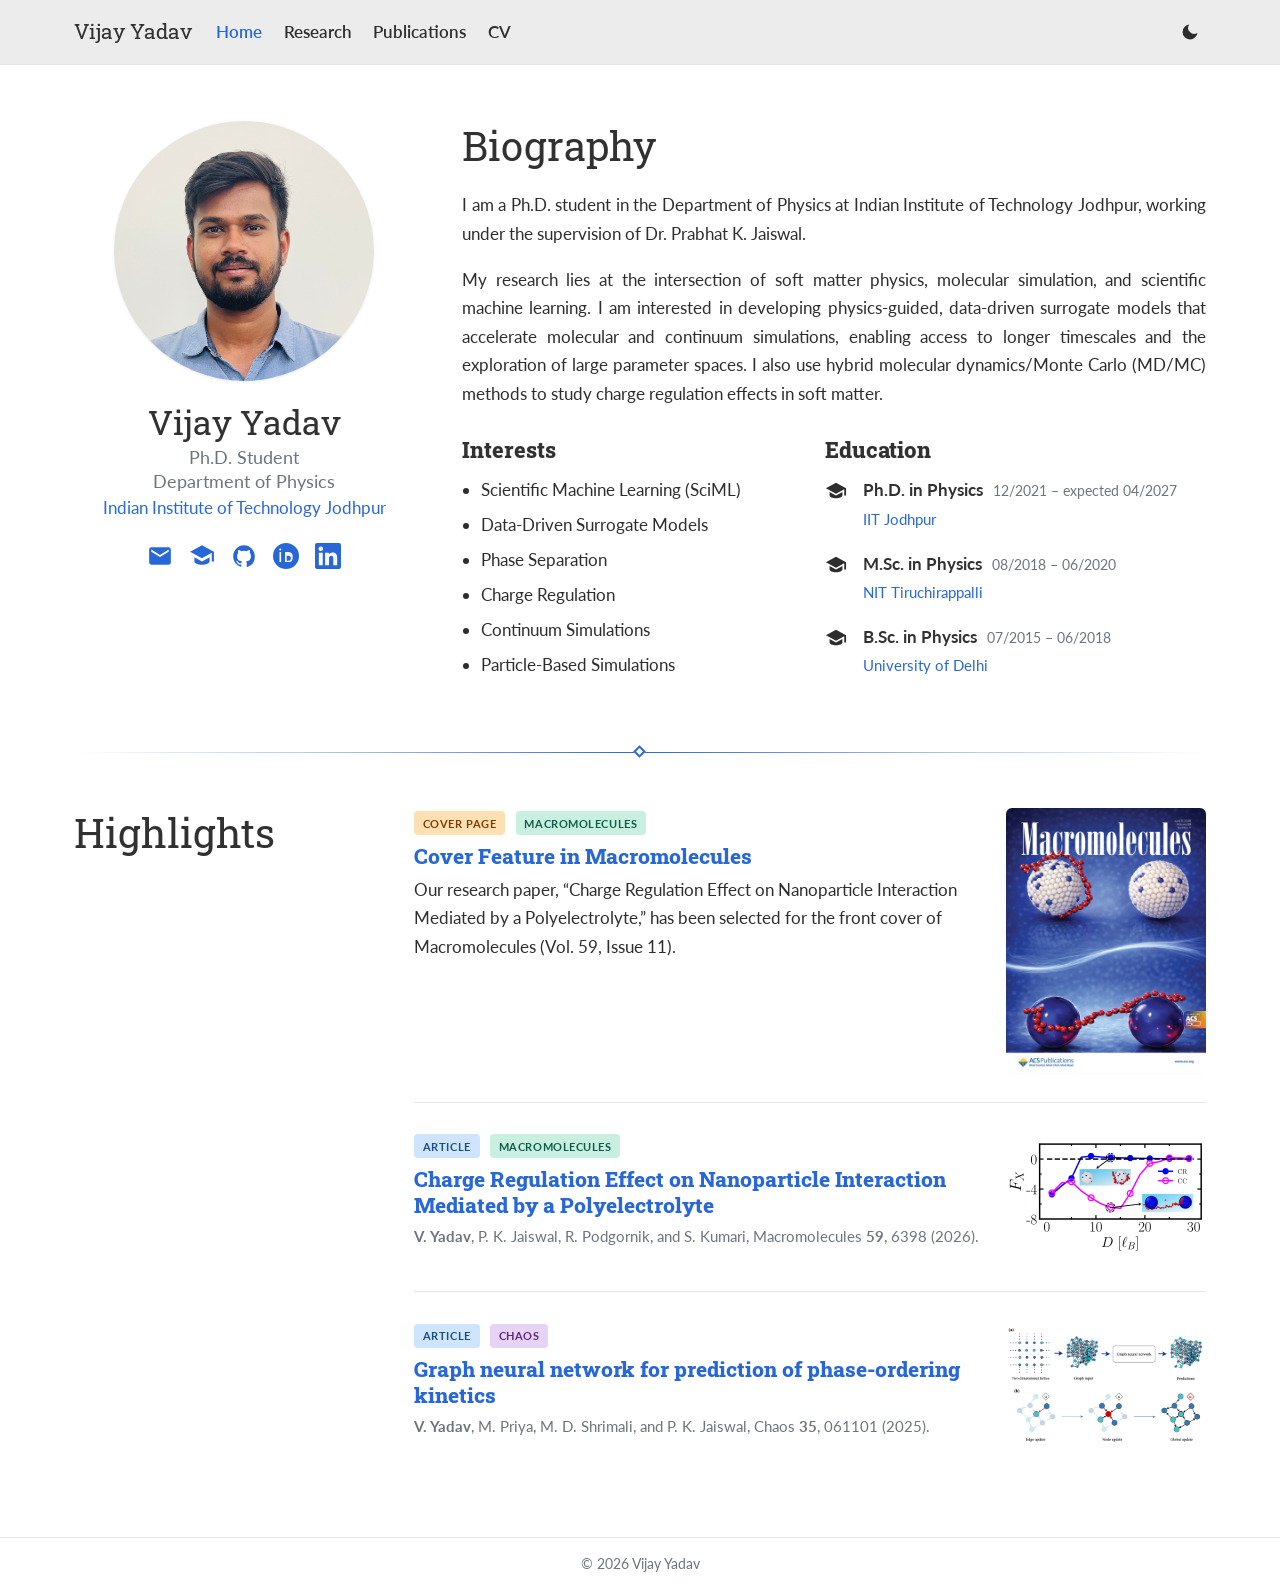
==== commit 58d47f0d: "added research page" ====
--- a/index.html
+++ b/index.html
@@ -25,6 +25,7 @@
 
       <nav class="nav-links" id="navLinks">
         <a href="index.html" class="active">Home</a>
+        <a href="research.html">Research</a>
         <a href="publications.html">Publications</a>
         <a href="cv.html">CV</a>
 
--- a/assets/css/styles.css
+++ b/assets/css/styles.css
@@ -21,6 +21,8 @@
   --pill-hover-bg: #2867d8;
   --shadow:        0 1px 3px rgba(0, 0, 0, 0.08);
   --thumb-bg:      #eef1f5;
+  --band-bg:       #e2ebfb;   /* Publications year bands */
+  --band-text:     #1d4fa8;
 
   --content-width: 1180px;
   --font-body: "Lato", -apple-system, BlinkMacSystemFont, "Segoe UI", Roboto, sans-serif;
@@ -43,6 +45,8 @@
   --pill-hover-bg: #3b6bc4;
   --shadow:        0 1px 3px rgba(0, 0, 0, 0.4);
   --thumb-bg:      #333842;
+  --band-bg:       #2c3d5a;
+  --band-text:     #b9d2ff;
 }
 
 /* ---- Reset & base ---- */
@@ -222,7 +226,6 @@
   gap: 2.5rem;
   align-items: start;
 }
-.split-section + .split-section { border-top: 1px solid var(--border); }
 
 /* Publications */
 .pub-item {
@@ -304,6 +307,44 @@
 .site-footer a { color: var(--text-muted); text-decoration: none; }
 
 /* =========================================================================
+   Divider: a line that fades out at both ends, with a small diamond in the
+   middle. Drawn at the top edge of each element listed (Home: only above
+   Highlights; Publications: only below the intro; Research: entries).
+   ========================================================================= */
+.hero + .section,
+.split-section + .split-section,
+.pub-summary + .pub-year,
+.research-entry { position: relative; }
+
+.hero + .section::before,
+.split-section + .split-section::before,
+.pub-summary + .pub-year::before,
+.research-entry::before {
+  content: "";
+  position: absolute;
+  top: 0;
+  left: 0;
+  right: 0;
+  height: 1px;
+  background: linear-gradient(90deg, transparent, var(--pill-border) 20%, var(--link) 50%, var(--pill-border) 80%, transparent);
+}
+.hero + .section::after,
+.split-section + .split-section::after,
+.pub-summary + .pub-year::after,
+.research-entry::after {
+  content: "";
+  position: absolute;
+  top: -5px;
+  left: 50%;
+  width: 9px;
+  height: 9px;
+  margin-left: -5px;
+  background: var(--bg);
+  border: 2px solid var(--link);
+  transform: rotate(45deg);
+}
+
+/* =========================================================================
    CV page
    ========================================================================= */
 .page-header {
@@ -370,8 +411,18 @@
 .cv-list { padding-left: 1.2rem; margin: 0; }
 .cv-list li { margin-bottom: 0.7rem; }
 /* Year groups on the Publications page: compact, divided by a thin rule */
-.pub-year { border-top: 1px solid var(--border); padding-top: 1.25rem; margin-top: 1.25rem; }
-.pub-year .year-tag { margin-bottom: 0.6rem; }
+.pub-year { padding-top: 1.25rem; margin-top: 1.25rem; }  /* the stretched year band separates groups; no rule needed */
+/* On Publications the year tag is stretched a little into a short band that fades out to the right */
+.pub-year .year-tag {
+  display: block;
+  width: 14rem;
+  max-width: 100%;
+  margin-bottom: 0.6rem;
+  padding: 0.25rem 0.8rem;
+  color: var(--band-text);
+  background: linear-gradient(90deg, var(--band-bg) 0%, var(--band-bg) 55%, transparent 100%);
+}
+.pub-summary + .pub-year { border-top: 0; }  /* gets the fancy divider instead */
 /* Google Scholar–style entries: linked title, then authors, then venue */
 .gs-list { padding-left: 1.4rem; margin: 0; }
 .gs-list li::marker { font-weight: 700; color: var(--text-muted); }
@@ -380,11 +431,94 @@
 .gs-title { font-size: 1.08rem; font-weight: 700; line-height: 1.4; color: var(--heading); }
 .gs-link-pending { color: var(--link); }
 
-/* Research page */
-.research-intro { margin: 0 0 1.5rem; text-align: justify; hyphens: auto; }
-.research-text { margin: 0 0 0.7rem; text-align: justify; hyphens: auto; }
+/* Research page: video on one side, title + papers on the other, alternating */
+.research-intro { margin: 0 0 1.5rem; }
+.research-entry {
+  display: grid;
+  grid-template-columns: 1.3fr 1fr;
+  grid-template-areas: "media body";
+  gap: 2.5rem;
+  align-items: center;
+  padding: 3rem 0;
+}
+.research-entry:nth-child(even) { grid-template-columns: 1fr 1.3fr; grid-template-areas: "body media"; }
+
+.research-body { grid-area: body; }
+.research-title { font-size: 1.45rem; font-weight: 700; margin: 0 0 0.8rem; color: var(--link); }  /* blue, like the Highlights titles on Home */
+.research-summary { margin: 0 0 0.8rem; }
+.nowrap { white-space: nowrap; }  /* keep hyphenated words like "physics-guided" on one line */
 .research-papers { margin: 0; padding-left: 1.2rem; font-size: 0.95rem; color: var(--text-muted); }
-.research-papers li { margin-bottom: 0.3rem; }
+.research-papers li { margin-bottom: 0.4rem; }
+
+/* Video frame: no hard border, just a stack of soft shadows so the card looks lifted off the
+   page and fades into it; tilted slightly towards the text for a 3D look, flat on hover */
+.research-media,
+.research-video {
+  --tilt: 5deg;
+  grid-area: media;
+  display: block;
+  width: 100%;
+  aspect-ratio: 16 / 9;
+  border: 0;
+  border-radius: 14px;
+  background: var(--thumb-bg);
+  box-shadow:
+    inset 0 1px 0 rgba(255, 255, 255, 0.10),
+    0 1px 2px rgba(15, 23, 42, 0.08),
+    0 6px 12px -4px rgba(15, 23, 42, 0.14),
+    0 22px 44px -16px rgba(15, 23, 42, 0.32),
+    0 48px 90px -40px rgba(40, 103, 216, 0.28);
+  transform: perspective(1400px) rotateY(var(--tilt));
+  transition: transform 0.45s cubic-bezier(.2, .7, .2, 1), box-shadow 0.45s ease;
+}
+/* Video on the right of the text: tilt the other way, still facing the text */
+.research-entry:nth-child(even) .research-media,
+.research-entry:nth-child(even) .research-video { --tilt: -5deg; }
+.research-media:hover,
+.research-video:hover {
+  transform: perspective(1400px) rotateY(0deg) translateY(-4px);
+  box-shadow:
+    inset 0 1px 0 rgba(255, 255, 255, 0.10),
+    0 2px 4px rgba(15, 23, 42, 0.08),
+    0 10px 20px -6px rgba(15, 23, 42, 0.18),
+    0 30px 56px -18px rgba(15, 23, 42, 0.38),
+    0 60px 110px -40px rgba(40, 103, 216, 0.35);
+}
+/* On the dark theme, dark shadows vanish; use a faint blue halo instead */
+[data-theme="dark"] .research-media,
+[data-theme="dark"] .research-video {
+  box-shadow:
+    inset 0 1px 0 rgba(255, 255, 255, 0.06),
+    0 18px 40px -16px rgba(0, 0, 0, 0.6),
+    0 0 60px -10px rgba(91, 155, 255, 0.22);
+}
+@media (prefers-reduced-motion: reduce) {
+  .research-media, .research-video { transition: none; }
+}
+.research-media {
+  display: flex;
+  flex-direction: column;
+  align-items: center;
+  justify-content: center;
+  gap: 0.6rem;
+  color: var(--text-muted);
+  font-size: 0.9rem;
+  background:
+    repeating-linear-gradient(135deg, transparent 0 14px, rgba(127, 127, 127, 0.06) 14px 28px),
+    var(--thumb-bg);
+}
+.research-media svg {
+  width: 54px;
+  height: 54px;
+  padding: 14px 12px 14px 16px;
+  border-radius: 50%;
+  color: #fff;
+  background: var(--link);
+  box-shadow: 0 6px 16px -6px var(--link);
+}
+/* Videos keep their own shape so the picture fills the frame edge to edge */
+.research-video { aspect-ratio: auto; height: auto; object-fit: cover; background: #000; }
+.research-more { margin: 1rem 0 0; font-weight: 700; }
 .gs-authors { color: var(--text); font-size: 0.95rem; line-height: 1.5; }
 .gs-venue { color: var(--text-muted); font-size: 0.95rem; line-height: 1.5; }
 
@@ -423,6 +557,18 @@
 }
 
 @media (max-width: 860px) {
+  .research-media,
+  .research-video,
+  .research-entry:nth-child(even) .research-media,
+  .research-entry:nth-child(even) .research-video { --tilt: 0deg; }
+  .research-entry,
+  .research-entry:nth-child(even) {
+    grid-template-columns: 1fr;
+    grid-template-areas: "media" "body";
+    gap: 1.1rem;
+    padding: 1.75rem 0;
+  }
+
   .hero-grid,
   .split-grid,
   .info-grid { grid-template-columns: 1fr; }
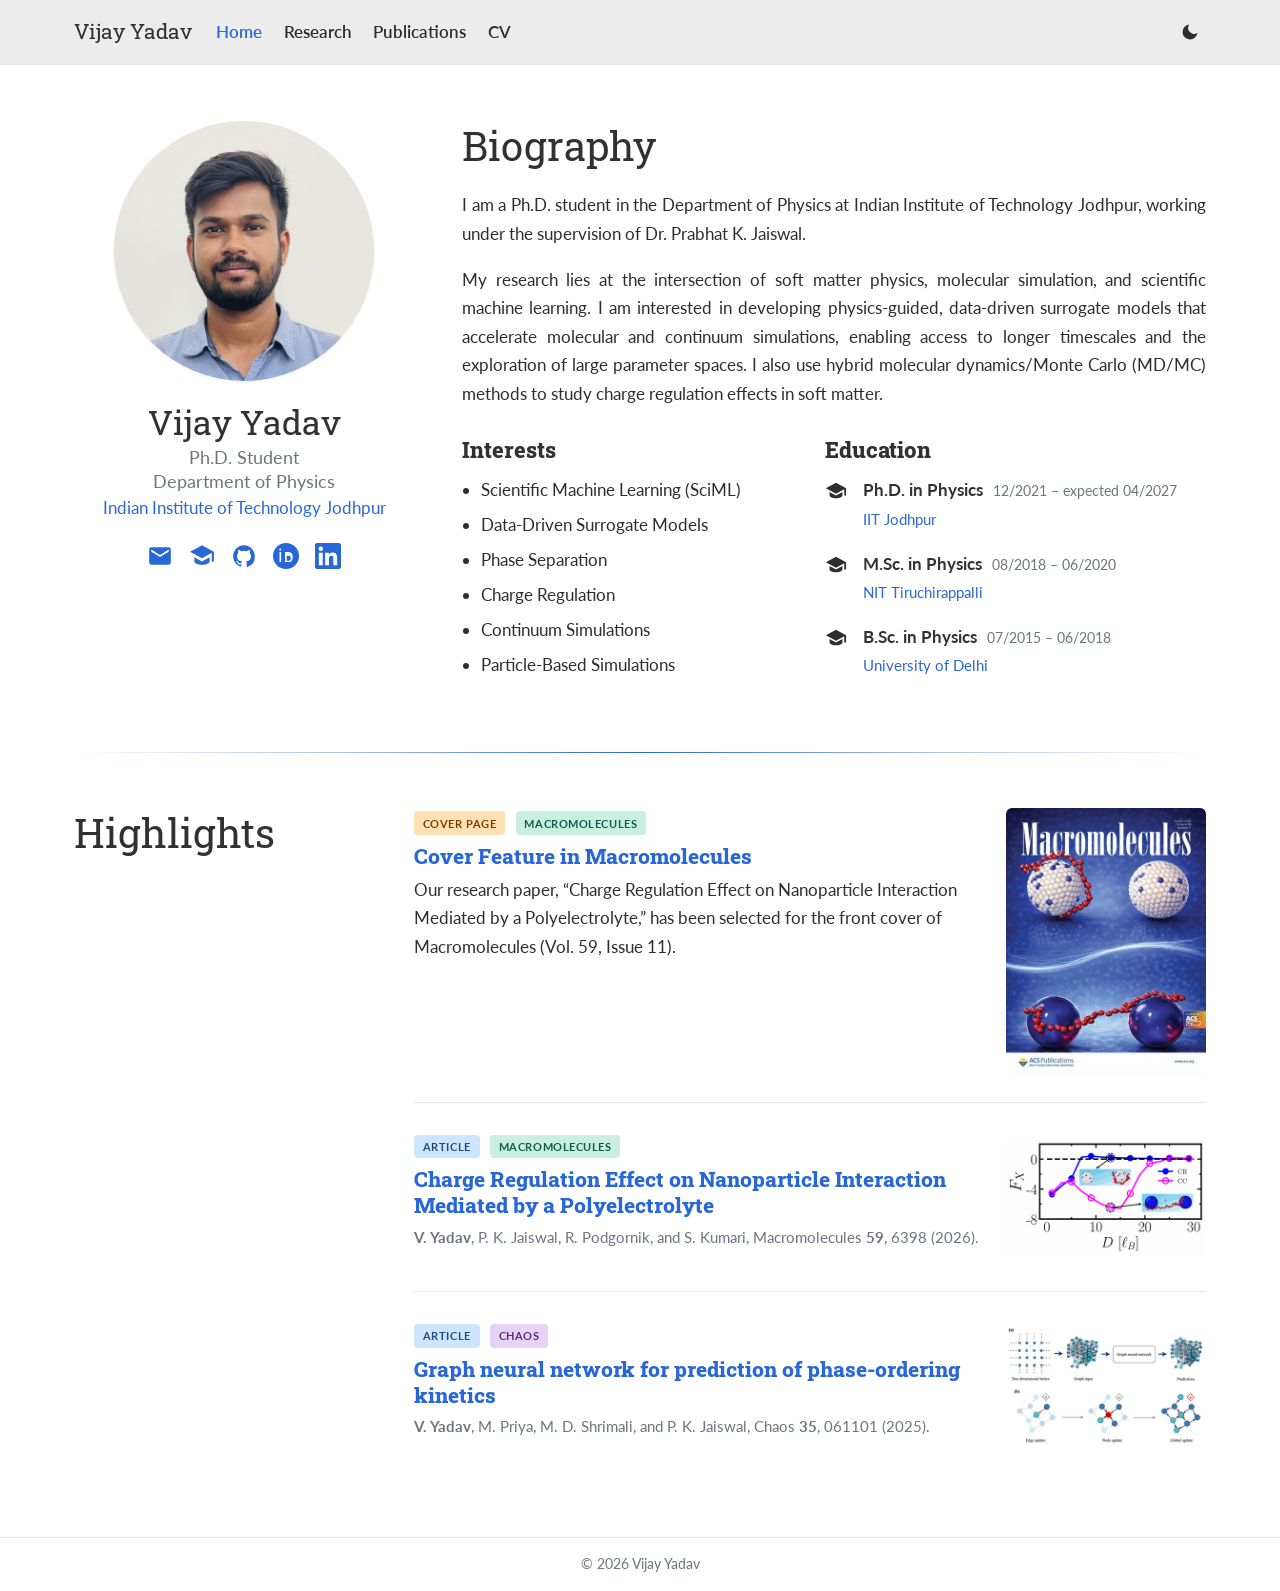
==== commit 76fca2df: "compressed images and videos to load pages faster" ====
--- a/index.html
+++ b/index.html
@@ -10,7 +10,7 @@
   <!-- Nunito font (the rounded look from the reference theme) -->
   <link rel="preconnect" href="https://fonts.googleapis.com">
   <link rel="preconnect" href="https://fonts.gstatic.com" crossorigin>
-  <link href="https://fonts.googleapis.com/css2?family=Lato:ital,wght@0,300;0,400;0,700;0,900;1,400&family=Roboto+Slab:wght@400;600;700;800&display=swap" rel="stylesheet">
+  <link href="https://fonts.googleapis.com/css2?family=Lato:ital,wght@0,400;0,700;0,900;1,400&family=Roboto+Slab:wght@400;700;800&display=swap" rel="stylesheet">
 
   <link rel="stylesheet" href="assets/css/styles.css">
 </head>
@@ -55,7 +55,7 @@
 
         <!-- Left: profile card -->
         <aside class="profile-card">
-          <img class="avatar" src="assets/img/vijay.JPG" alt="Photo of Vijay Yadav">
+          <img class="avatar" src="assets/img/vijay.JPG" alt="Photo of Vijay Yadav" width="560" height="586" fetchpriority="high">
           <h1 class="profile-name">Vijay Yadav</h1>
           <p class="profile-role">Ph.D. Student</p>
           <p class="profile-dept">Department of Physics</p>
@@ -158,7 +158,7 @@
               <span class="pub-tag pub-tag--macromolecules">Macromolecules</span>
             </div>
             <div class="pub-thumb">
-              <img src="assets/img/macromolecules_cover.jpeg" alt="Macromolecules cover featuring our article">
+              <img src="assets/img/macromolecules_cover.jpeg" alt="Macromolecules cover featuring our article" width="420" height="559" loading="lazy" decoding="async">
             </div>
             <div class="pub-body">
               <h3 class="pub-title"><a href="https://pubs.acs.org/mamobx/issue/59/11" target="_blank" rel="noopener">Cover Feature in Macromolecules</a></h3>
@@ -172,7 +172,7 @@
               <span class="pub-tag pub-tag--macromolecules">Macromolecules</span>
             </div>
             <div class="pub-thumb">
-              <img src="assets/img/charge_regulation_thumb.png" alt="Charge regulation between nanoparticles">
+              <img src="assets/img/charge_regulation_thumb.png" alt="Charge regulation between nanoparticles" width="420" height="252" loading="lazy" decoding="async">
             </div>
             <div class="pub-body">
               <h3 class="pub-title"><a href="https://doi.org/10.1021/acs.macromol.5c03412" target="_blank" rel="noopener">Charge Regulation Effect on Nanoparticle Interaction Mediated by a Polyelectrolyte</a></h3>
@@ -186,7 +186,7 @@
               <span class="pub-tag pub-tag--chaos">Chaos</span>
             </div>
             <div class="pub-thumb">
-              <img src="assets/img/gnn_thumb.png" alt="Graph neural network for phase-ordering kinetics">
+              <img src="assets/img/gnn_thumb.png" alt="Graph neural network for phase-ordering kinetics" width="420" height="248" loading="lazy" decoding="async">
             </div>
             <div class="pub-body">
               <h3 class="pub-title"><a href="https://doi.org/10.1063/5.0273728" target="_blank" rel="noopener">Graph neural network for prediction of phase-ordering kinetics</a></h3>
--- a/assets/css/styles.css
+++ b/assets/css/styles.css
@@ -307,8 +307,7 @@
 .site-footer a { color: var(--text-muted); text-decoration: none; }
 
 /* =========================================================================
-   Divider: a line that fades out at both ends, with a small diamond in the
-   middle. Drawn at the top edge of each element listed (Home: only above
+   Divider: a line that fades out at both ends, blue in the middle. Drawn at the top edge of each element listed (Home: only above
    Highlights; Publications: only below the intro; Research: entries).
    ========================================================================= */
 .hero + .section,
@@ -327,21 +326,6 @@
   right: 0;
   height: 1px;
   background: linear-gradient(90deg, transparent, var(--pill-border) 20%, var(--link) 50%, var(--pill-border) 80%, transparent);
-}
-.hero + .section::after,
-.split-section + .split-section::after,
-.pub-summary + .pub-year::after,
-.research-entry::after {
-  content: "";
-  position: absolute;
-  top: -5px;
-  left: 50%;
-  width: 9px;
-  height: 9px;
-  margin-left: -5px;
-  background: var(--bg);
-  border: 2px solid var(--link);
-  transform: rotate(45deg);
 }
 
 /* =========================================================================
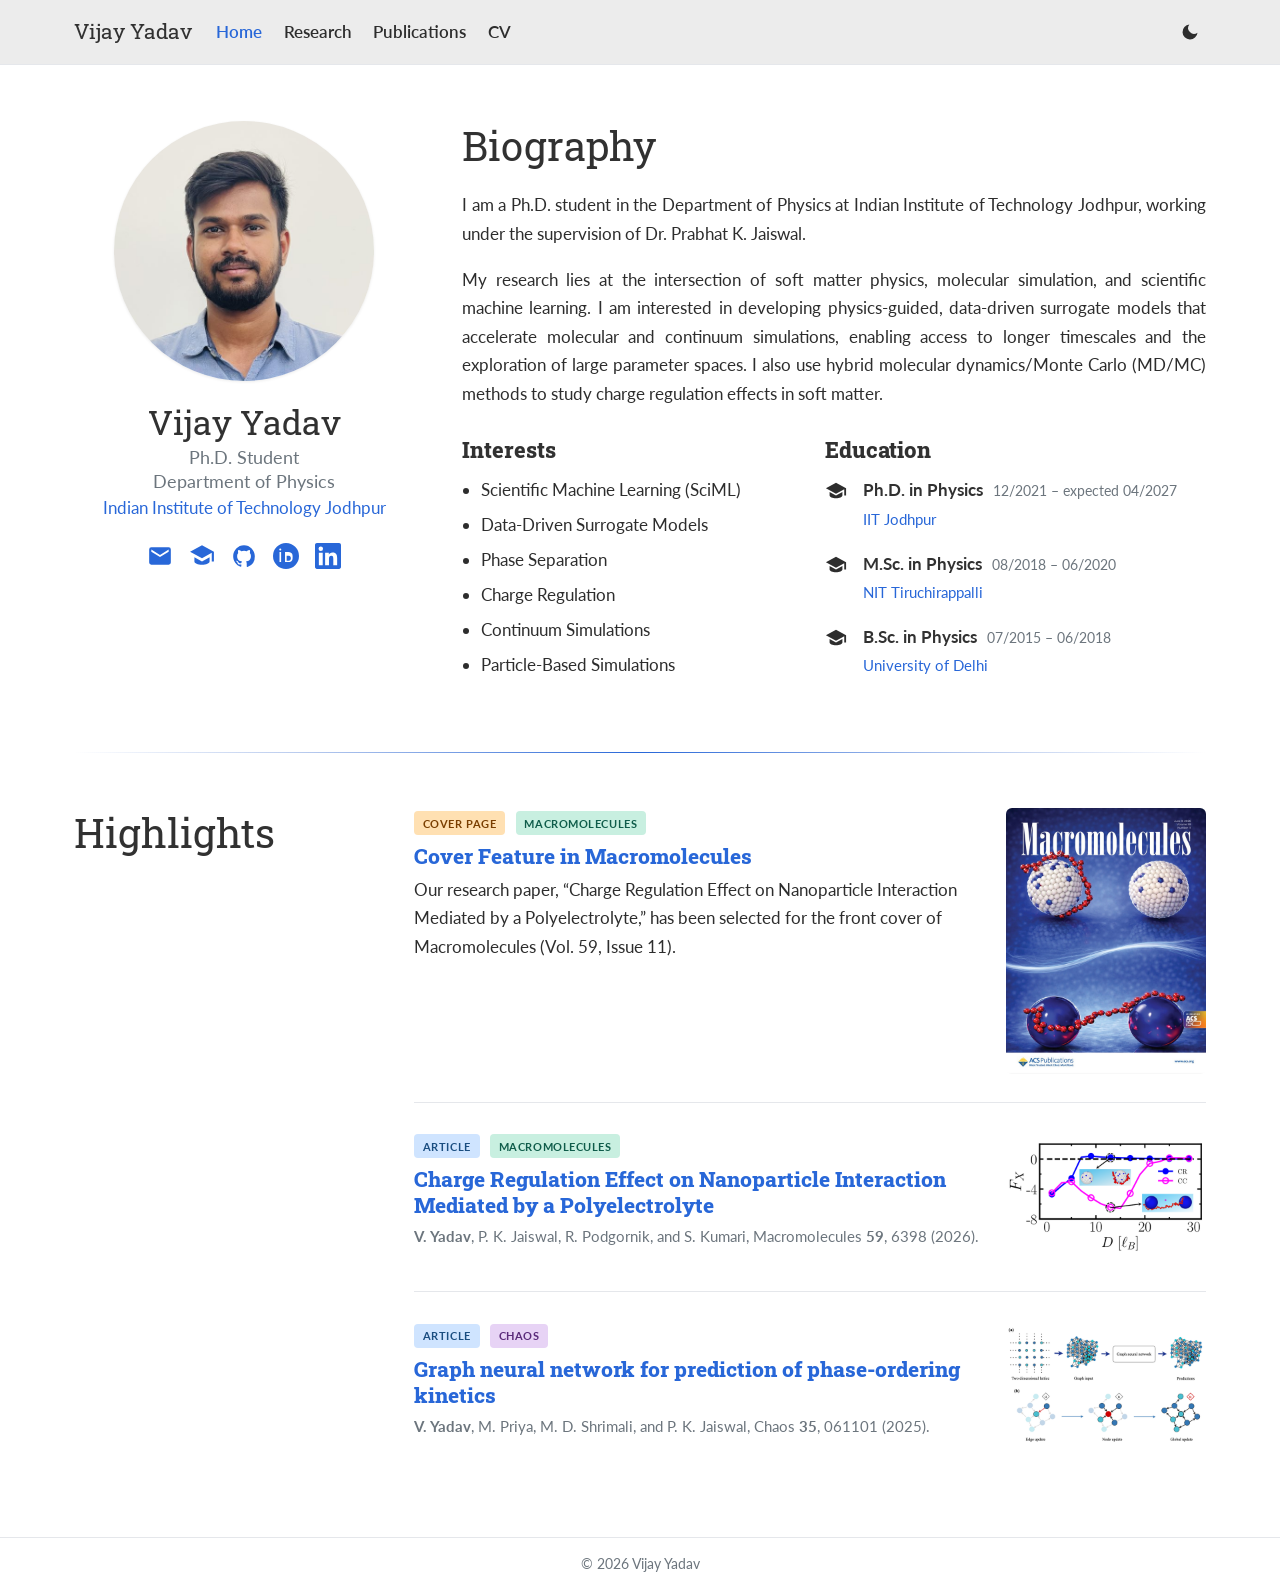
==== commit 1f4baa3d: "changed publications page layout" ====
--- a/index.html
+++ b/index.html
@@ -158,7 +158,7 @@
               <span class="pub-tag pub-tag--macromolecules">Macromolecules</span>
             </div>
             <div class="pub-thumb">
-              <img src="assets/img/macromolecules_cover.jpeg" alt="Macromolecules cover featuring our article" width="420" height="559" loading="lazy" decoding="async">
+              <img src="assets/img/macromolecules_cover.jpeg" alt="Macromolecules cover featuring our article" width="600" height="798" loading="lazy" decoding="async">
             </div>
             <div class="pub-body">
               <h3 class="pub-title"><a href="https://pubs.acs.org/mamobx/issue/59/11" target="_blank" rel="noopener">Cover Feature in Macromolecules</a></h3>
@@ -172,7 +172,7 @@
               <span class="pub-tag pub-tag--macromolecules">Macromolecules</span>
             </div>
             <div class="pub-thumb">
-              <img src="assets/img/charge_regulation_thumb.png" alt="Charge regulation between nanoparticles" width="420" height="252" loading="lazy" decoding="async">
+              <img src="assets/img/charge_regulation_thumb.png" alt="Charge regulation between nanoparticles" width="600" height="360" loading="lazy" decoding="async">
             </div>
             <div class="pub-body">
               <h3 class="pub-title"><a href="https://doi.org/10.1021/acs.macromol.5c03412" target="_blank" rel="noopener">Charge Regulation Effect on Nanoparticle Interaction Mediated by a Polyelectrolyte</a></h3>
@@ -186,7 +186,7 @@
               <span class="pub-tag pub-tag--chaos">Chaos</span>
             </div>
             <div class="pub-thumb">
-              <img src="assets/img/gnn_thumb.png" alt="Graph neural network for phase-ordering kinetics" width="420" height="248" loading="lazy" decoding="async">
+              <img src="assets/img/gnn_thumb.png" alt="Graph neural network for phase-ordering kinetics" width="600" height="354" loading="lazy" decoding="async">
             </div>
             <div class="pub-body">
               <h3 class="pub-title"><a href="https://doi.org/10.1063/5.0273728" target="_blank" rel="noopener">Graph neural network for prediction of phase-ordering kinetics</a></h3>
--- a/assets/css/styles.css
+++ b/assets/css/styles.css
@@ -395,17 +395,28 @@
 .cv-list { padding-left: 1.2rem; margin: 0; }
 .cv-list li { margin-bottom: 0.7rem; }
 /* Year groups on the Publications page: compact, divided by a thin rule */
-.pub-year { padding-top: 1.25rem; margin-top: 1.25rem; }  /* the stretched year band separates groups; no rule needed */
-/* On Publications the year tag is stretched a little into a short band that fades out to the right */
+/* Publications: two columns per year group, year label on the left (sticky while its group
+   scrolls past), papers on the right behind a thin vertical rule */
+.pub-year {
+  display: grid;
+  grid-template-columns: 200px 1fr;
+  column-gap: 2rem;
+  align-items: start;
+  padding: 1.5rem 0;
+}
+.pub-year + .pub-year { border-top: 1px solid var(--border); }
 .pub-year .year-tag {
+  position: sticky;
+  top: 84px;                       /* clears the sticky nav bar */
   display: block;
-  width: 14rem;
-  max-width: 100%;
-  margin-bottom: 0.6rem;
-  padding: 0.25rem 0.8rem;
+  width: 100%;
+  margin: 0.55rem 0 0;
+  padding: 0.3rem 0.8rem;
+  font-size: 0.95rem;
   color: var(--band-text);
   background: linear-gradient(90deg, var(--band-bg) 0%, var(--band-bg) 55%, transparent 100%);
 }
+.pub-year .gs-list { border-left: 1px solid var(--border); padding-left: 3rem; }
 .pub-summary + .pub-year { border-top: 0; }  /* gets the fancy divider instead */
 /* Google Scholar–style entries: linked title, then authors, then venue */
 .gs-list { padding-left: 1.4rem; margin: 0; }
@@ -541,6 +552,11 @@
 }
 
 @media (max-width: 860px) {
+  /* Publications: stack the year label above its papers */
+  .pub-year { grid-template-columns: 1fr; row-gap: 0.6rem; }
+  .pub-year .year-tag { position: static; width: 14rem; max-width: 100%; margin: 0; }
+  .pub-year .gs-list { border-left: 0; padding-left: 1.4rem; }
+
   .research-media,
   .research-video,
   .research-entry:nth-child(even) .research-media,
